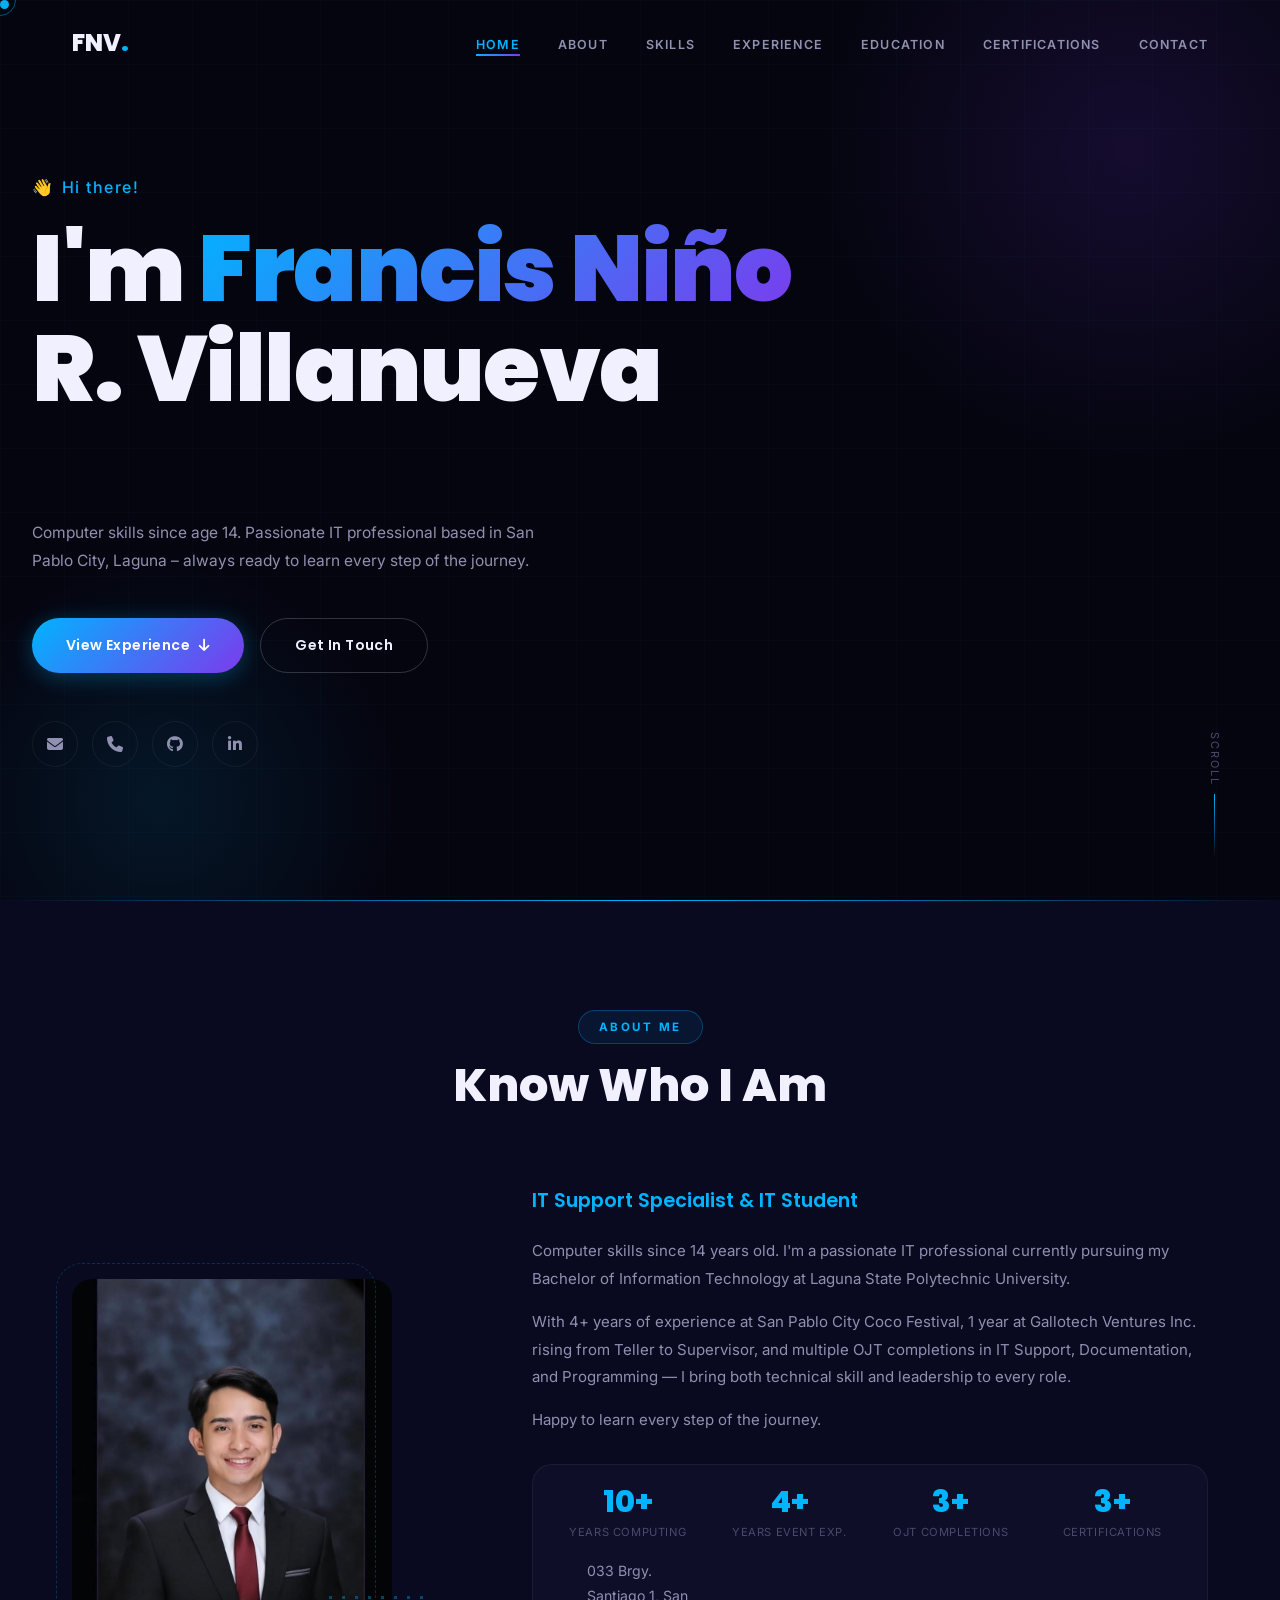
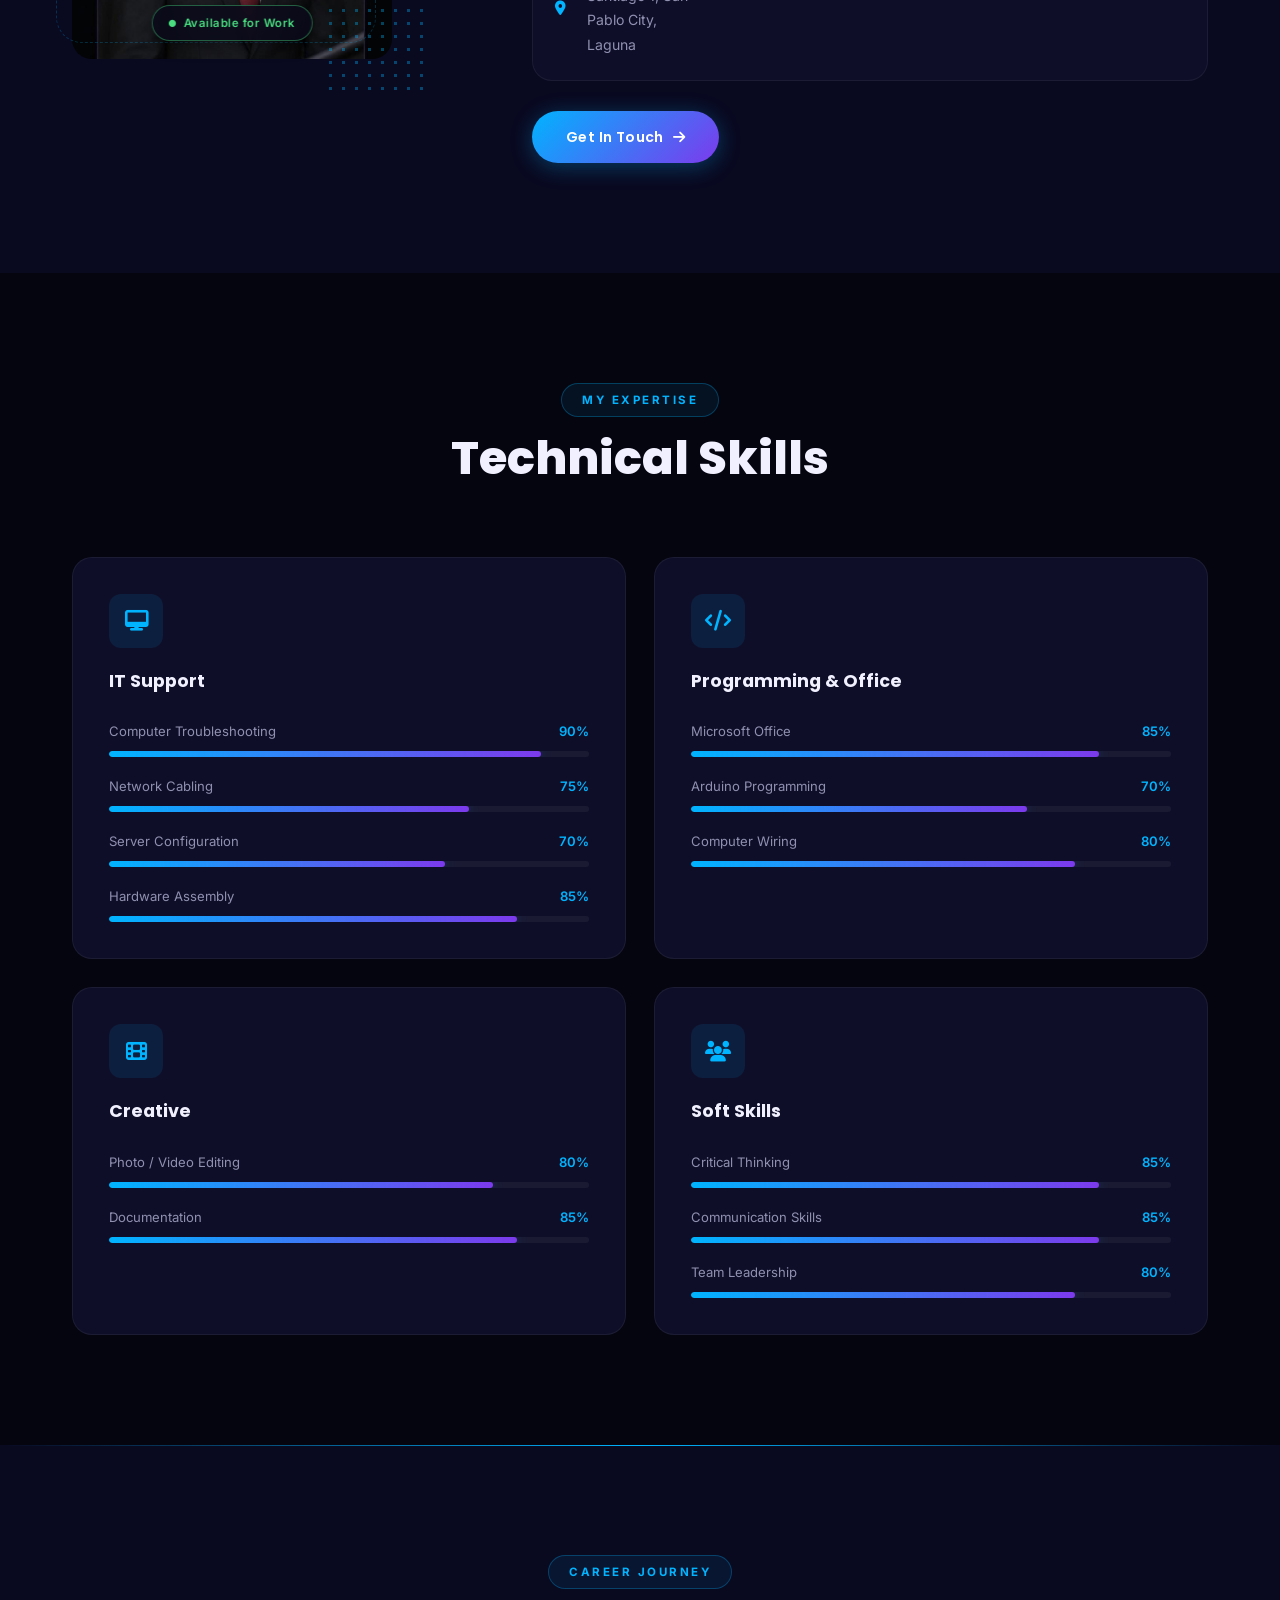
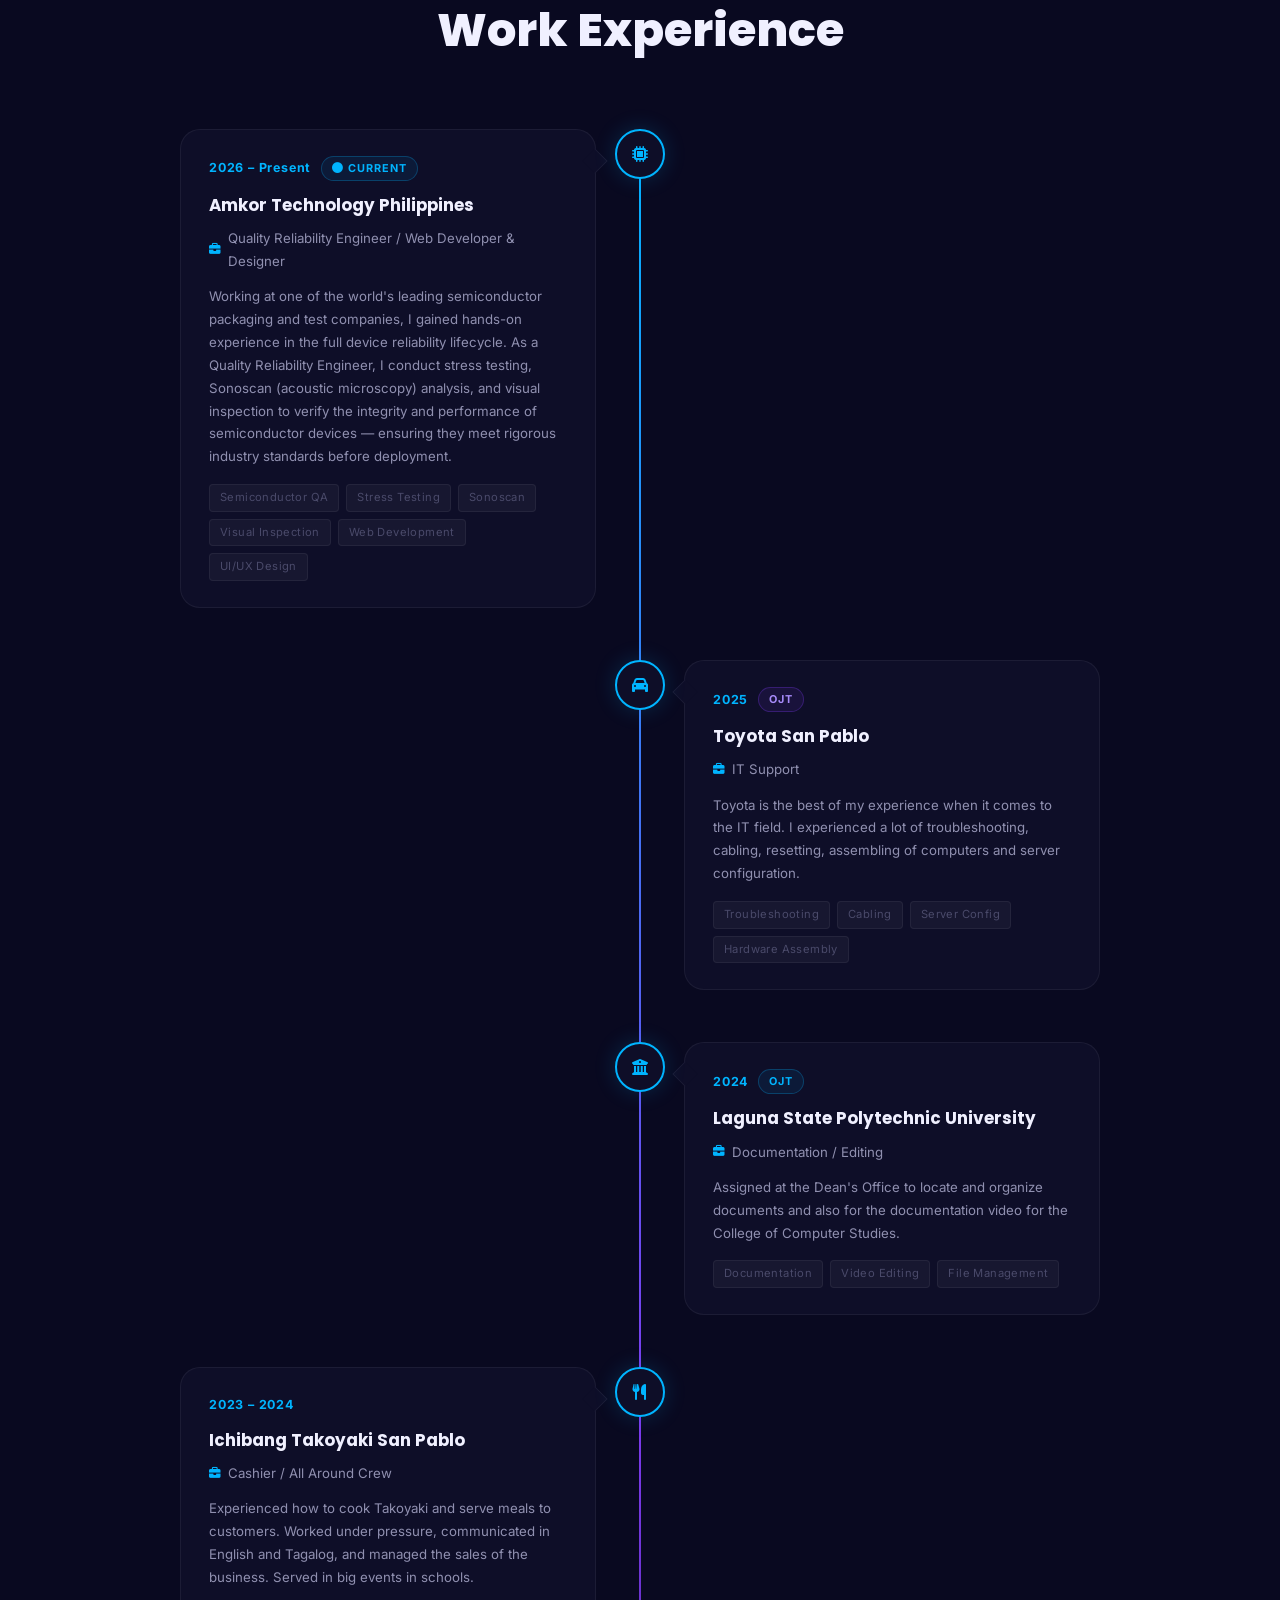
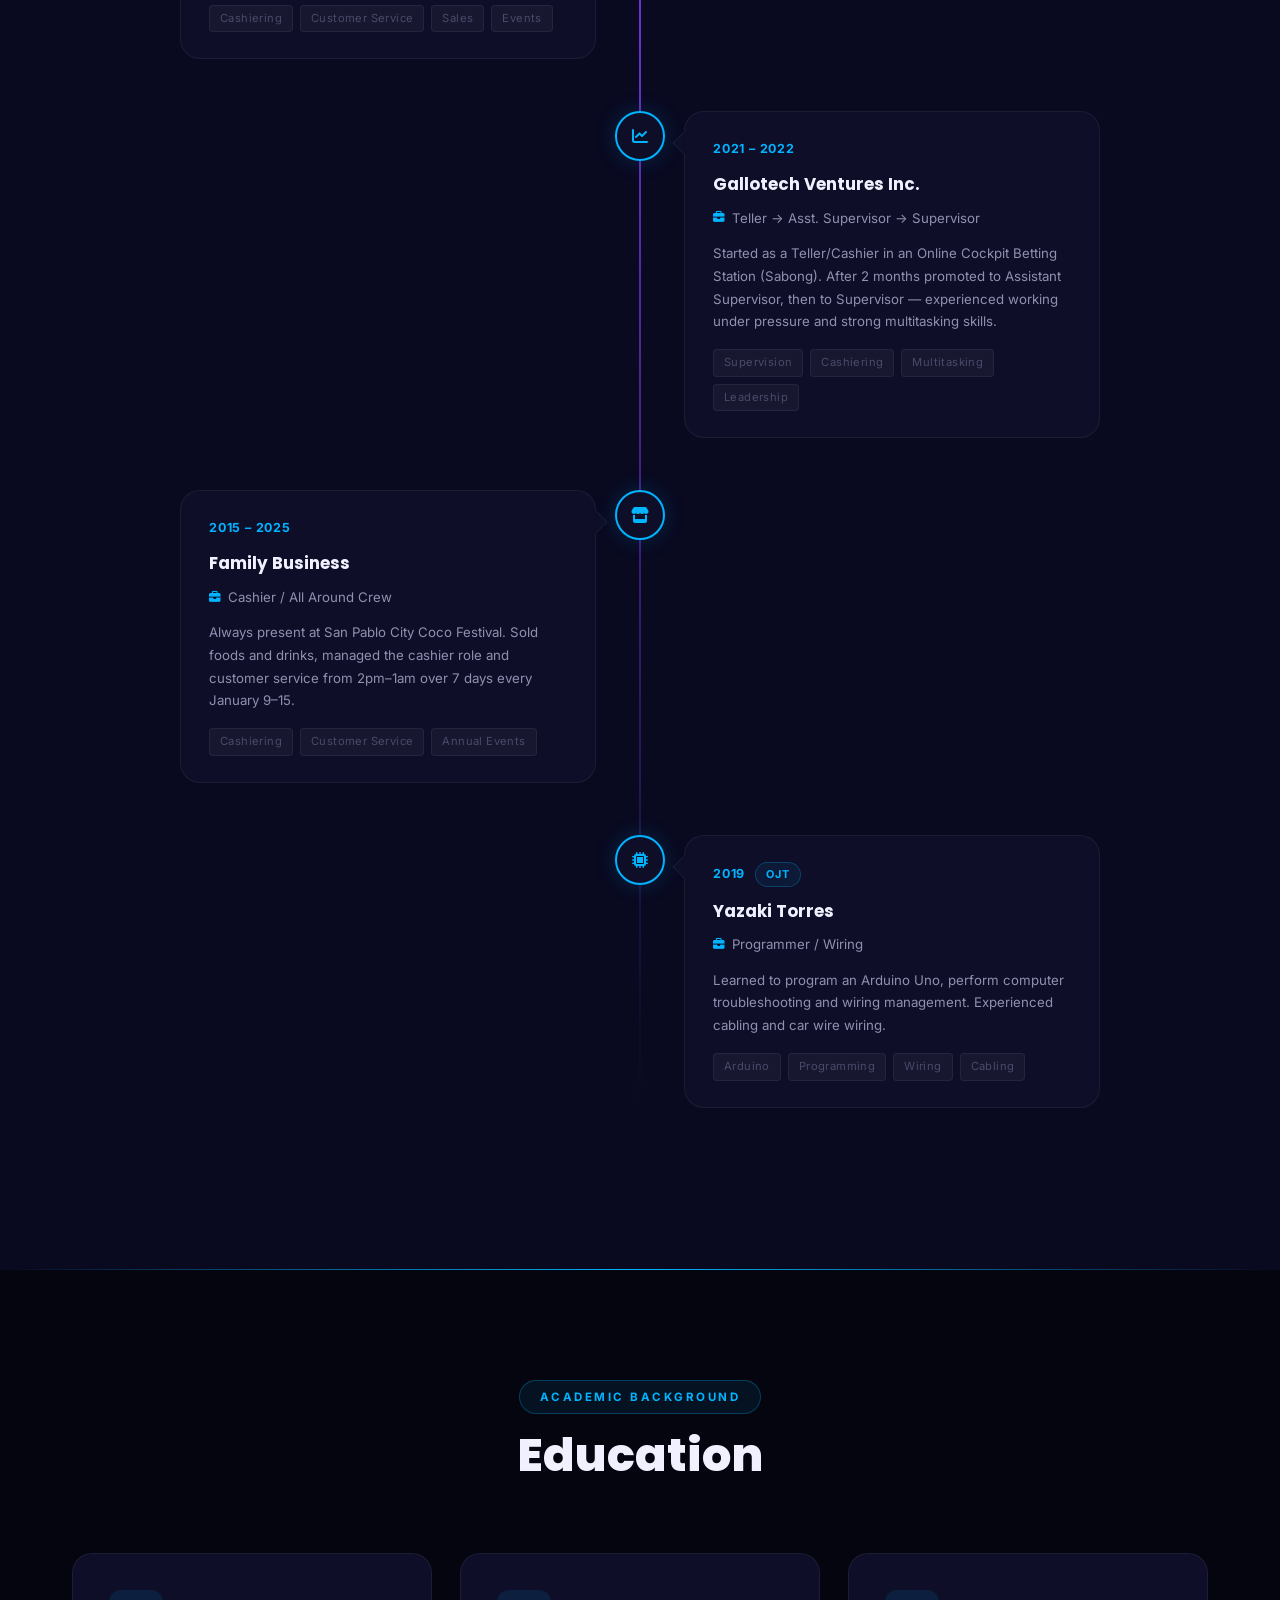
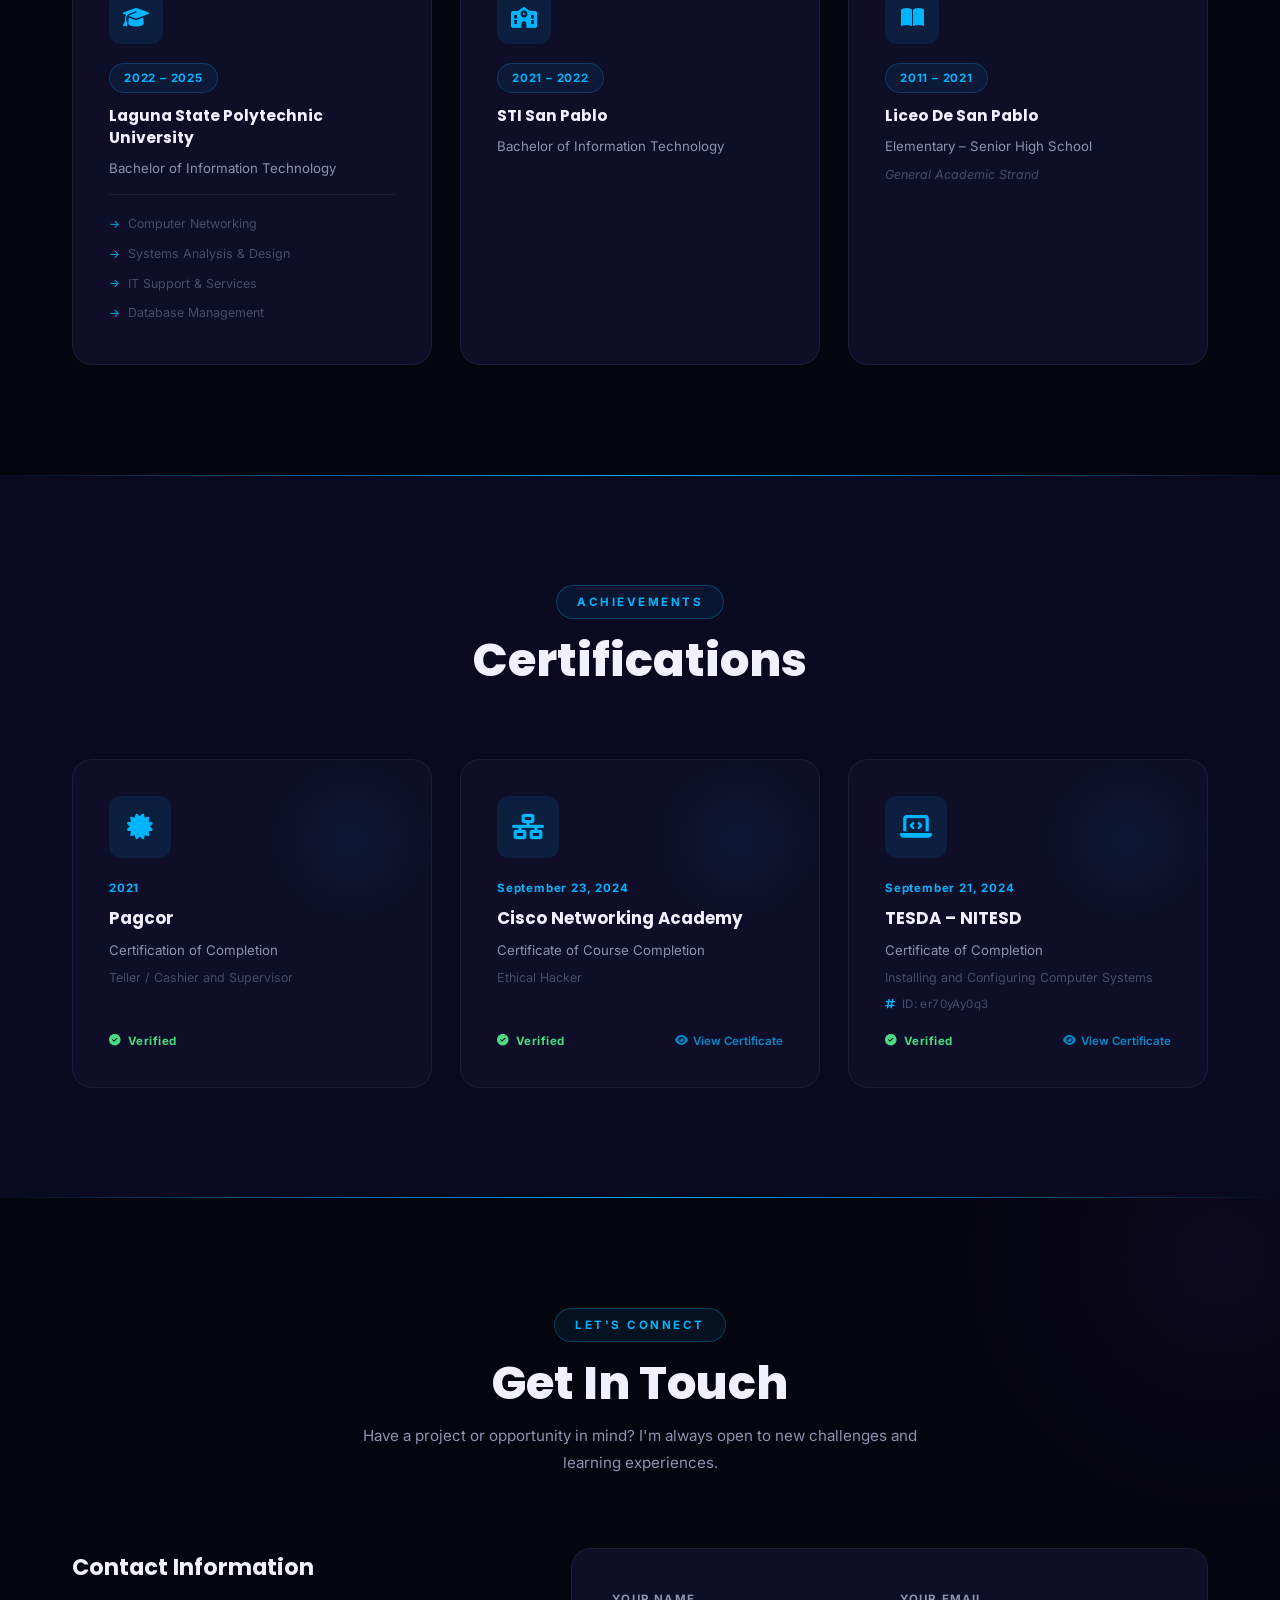
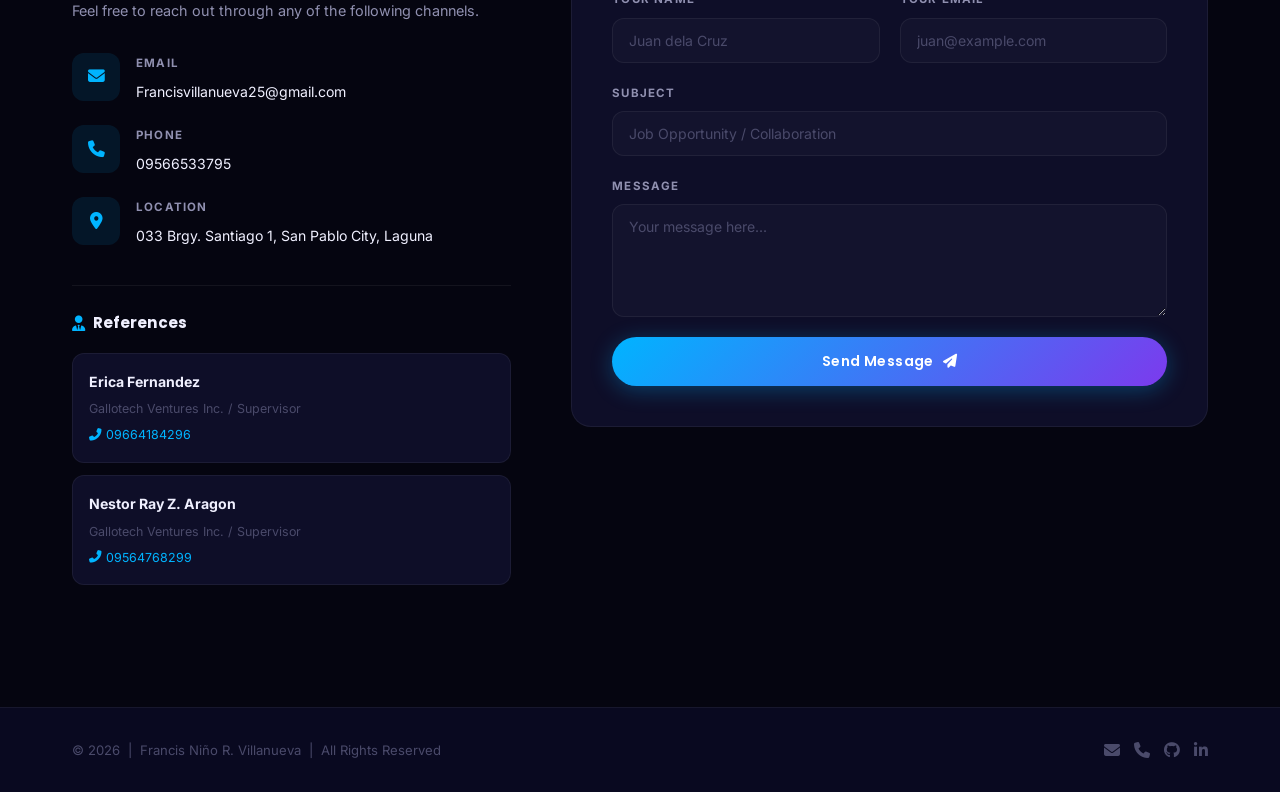
==== Portfolio/index.html @ e7a357a3 "Initial commit" ====
<!DOCTYPE html>
<html lang="en">
<head>
  <meta charset="UTF-8" />
  <meta name="viewport" content="width=device-width, initial-scale=1.0" />
  <title>Francis Niño R. Villanueva | IT Support Portfolio</title>
  <meta name="description" content="Portfolio of Francis Niño R. Villanueva – IT Support Specialist & Bachelor of Information Technology student at Laguna State Polytechnic University." />

  <!-- Google Fonts -->
  <link rel="preconnect" href="https://fonts.googleapis.com" />
  <link rel="preconnect" href="https://fonts.gstatic.com" crossorigin />
  <link href="https://fonts.googleapis.com/css2?family=Poppins:wght@300;400;500;600;700;800;900&family=Inter:wght@300;400;500;600&display=swap" rel="stylesheet" />

  <!-- Font Awesome -->
  <link rel="stylesheet" href="https://cdnjs.cloudflare.com/ajax/libs/font-awesome/6.5.0/css/all.min.css" />

  <!-- AOS -->
  <link rel="stylesheet" href="https://cdnjs.cloudflare.com/ajax/libs/aos/2.3.4/aos.css" />

  <!-- Custom CSS -->
  <link rel="stylesheet" href="css/style.css" />
</head>
<body>

  <!-- ===== PRELOADER ===== -->
  <div id="preloader">
    <div class="preloader-inner">
      <div class="loader-ring"></div>
      <p>Loading<span class="dots">...</span></p>
    </div>
  </div>

  <!-- ===== CUSTOM CURSOR ===== -->
  <div class="cursor" id="cursor"></div>
  <div class="cursor-follower" id="cursorFollower"></div>

  <!-- ===== NAVBAR ===== -->
  <nav id="navbar">
    <div class="nav-container">
      <a href="#home" class="nav-logo">FNV<span>.</span></a>
      <ul class="nav-links" id="navLinks">
        <li><a href="#home"          class="nav-link active">Home</a></li>
        <li><a href="#about"         class="nav-link">About</a></li>
        <li><a href="#skills"        class="nav-link">Skills</a></li>
        <li><a href="#experience"    class="nav-link">Experience</a></li>
        <li><a href="#education"     class="nav-link">Education</a></li>
        <li><a href="#certifications" class="nav-link">Certifications</a></li>
        <li><a href="#contact"       class="nav-link">Contact</a></li>
      </ul>
      <div class="nav-toggle" id="navToggle" aria-label="Toggle navigation">
        <span></span><span></span><span></span>
      </div>
    </div>
  </nav>

  <!-- ===== HERO ===== -->
  <section id="home" class="hero">
    <div class="hero-bg">
      <div class="grid-overlay"></div>
    </div>
    <div class="hero-orb orb-1"></div>
    <div class="hero-orb orb-2"></div>

    <div class="hero-content">
      <p class="hero-greeting" data-aos="fade-up" data-aos-delay="100">
        <span class="wave">👋</span> Hi there!
      </p>
      <h1 class="hero-name" data-aos="fade-up" data-aos-delay="200">
        I'm <span class="gradient-text">Francis Niño</span><br>R. Villanueva
      </h1>
      <div class="hero-typed" data-aos="fade-up" data-aos-delay="300">
        <span id="typed-text"></span>
      </div>
      <p class="hero-bio" data-aos="fade-up" data-aos-delay="400">
        Computer skills since age 14. Passionate IT professional based in San Pablo City, Laguna – always ready to learn every step of the journey.
      </p>
      <div class="hero-cta" data-aos="fade-up" data-aos-delay="500">
        <a href="#experience" class="btn btn-primary">View Experience <i class="fas fa-arrow-down"></i></a>
        <a href="#contact"    class="btn btn-outline">Get In Touch</a>
      </div>
      <div class="hero-socials" data-aos="fade-up" data-aos-delay="600">
        <a href="mailto:Francisvillanueva25@gmail.com" class="social-link" title="Email">
          <i class="fas fa-envelope"></i>
        </a>
        <a href="tel:09566533795" class="social-link" title="Phone">
          <i class="fas fa-phone"></i>
        </a>
        <a href="https://github.com/Ch0ch0y" class="social-link" title="GitHub">
          <i class="fab fa-github"></i>
        </a>
        <a href="https://www.linkedin.com/in/francis-niño-villanueva-b7ab91215?utm_source=share_via&utm_content=profile&utm_medium=member_android" class="social-link" title="LinkedIn">
          <i class="fab fa-linkedin-in"></i>
        </a>
      </div>
    </div>

    <div class="hero-scroll-hint">
      <div class="scroll-label">Scroll</div>
      <div class="scroll-line"></div>
    </div>
  </section>

  <!-- ===== ABOUT ===== -->
  <section id="about" class="about section">
    <div class="container">
      <div class="section-header" data-aos="fade-up">
        <span class="section-tag">About Me</span>
        <h2 class="section-title">Know Who I Am</h2>
      </div>

      <div class="about-grid">
        <!-- Profile Image -->
        <div class="about-image" data-aos="fade-right" data-aos-delay="100">
          <div class="image-wrap">
            <img src="images/profile.jpg" alt="Francis Niño R. Villanueva" class="profile-photo" />
            <span class="available-badge"><i class="fas fa-circle"></i> Available for Work</span>
            <div class="img-border"></div>
            <div class="img-dots"></div>
          </div>
        </div>

        <!-- About Content -->
        <div class="about-content" data-aos="fade-left" data-aos-delay="200">
          <h3 class="about-role">IT Support Specialist &amp; IT Student</h3>
          <p class="about-text">
            Computer skills since 14 years old. I'm a passionate IT professional currently pursuing my Bachelor of Information Technology at Laguna State Polytechnic University.
          </p>
          <p class="about-text">
            With 4+ years of experience at San Pablo City Coco Festival, 1 year at Gallotech Ventures Inc. rising from Teller to Supervisor, and multiple OJT completions in IT Support, Documentation, and Programming — I bring both technical skill and leadership to every role.
          </p>
          <p class="about-text">Happy to learn every step of the journey.</p>

          <div class="about-stats">
            <div class="stat-item">
              <h4>10+</h4><p>Years Computing</p>
            </div>
            <div class="stat-item">
              <h4>4+</h4><p>Years Event Exp.</p>
            </div>
            <div class="stat-item">
              <h4>3</h4><p>OJT Completions</p>
            </div>
            <div class="stat-item">
              <h4>3</h4><p>Certifications</p>
            </div>
            <div class="info-row">
              <i class="fas fa-map-marker-alt"></i>
              <span>033 Brgy. Santiago 1, San Pablo City, Laguna</span>
            </div>
          </div>

          <a href="#contact" class="btn btn-primary">Get In Touch <i class="fas fa-arrow-right"></i></a>
        </div>
      </div>
    </div>
  </section>

  <!-- ===== SKILLS ===== -->
  <section id="skills" class="skills section">
    <div class="container">
      <div class="section-header" data-aos="fade-up">
        <span class="section-tag">My Expertise</span>
        <h2 class="section-title">Technical Skills</h2>
      </div>

      <div class="skills-grid">

        <!-- IT Support -->
        <div class="skill-card" data-aos="fade-up" data-aos-delay="100">
          <div class="skill-card-icon"><i class="fas fa-desktop"></i></div>
          <h3>IT Support</h3>
          <div class="skill-bars">
            <div class="skill-row">
              <div class="skill-labels"><span>Computer Troubleshooting</span><span class="pct">90%</span></div>
              <div class="bar-track"><div class="bar-fill" data-width="90"></div></div>
            </div>
            <div class="skill-row">
              <div class="skill-labels"><span>Network Cabling</span><span class="pct">75%</span></div>
              <div class="bar-track"><div class="bar-fill" data-width="75"></div></div>
            </div>
            <div class="skill-row">
              <div class="skill-labels"><span>Server Configuration</span><span class="pct">70%</span></div>
              <div class="bar-track"><div class="bar-fill" data-width="70"></div></div>
            </div>
            <div class="skill-row">
              <div class="skill-labels"><span>Hardware Assembly</span><span class="pct">85%</span></div>
              <div class="bar-track"><div class="bar-fill" data-width="85"></div></div>
            </div>
          </div>
        </div>

        <!-- Programming -->
        <div class="skill-card" data-aos="fade-up" data-aos-delay="200">
          <div class="skill-card-icon"><i class="fas fa-code"></i></div>
          <h3>Programming &amp; Office</h3>
          <div class="skill-bars">
            <div class="skill-row">
              <div class="skill-labels"><span>Microsoft Office</span><span class="pct">85%</span></div>
              <div class="bar-track"><div class="bar-fill" data-width="85"></div></div>
            </div>
            <div class="skill-row">
              <div class="skill-labels"><span>Arduino Programming</span><span class="pct">70%</span></div>
              <div class="bar-track"><div class="bar-fill" data-width="70"></div></div>
            </div>
            <div class="skill-row">
              <div class="skill-labels"><span>Computer Wiring</span><span class="pct">80%</span></div>
              <div class="bar-track"><div class="bar-fill" data-width="80"></div></div>
            </div>
          </div>
        </div>

        <!-- Creative -->
        <div class="skill-card" data-aos="fade-up" data-aos-delay="300">
          <div class="skill-card-icon"><i class="fas fa-film"></i></div>
          <h3>Creative</h3>
          <div class="skill-bars">
            <div class="skill-row">
              <div class="skill-labels"><span>Photo / Video Editing</span><span class="pct">80%</span></div>
              <div class="bar-track"><div class="bar-fill" data-width="80"></div></div>
            </div>
            <div class="skill-row">
              <div class="skill-labels"><span>Documentation</span><span class="pct">85%</span></div>
              <div class="bar-track"><div class="bar-fill" data-width="85"></div></div>
            </div>
          </div>
        </div>

        <!-- Soft Skills -->
        <div class="skill-card" data-aos="fade-up" data-aos-delay="400">
          <div class="skill-card-icon"><i class="fas fa-users"></i></div>
          <h3>Soft Skills</h3>
          <div class="skill-bars">
            <div class="skill-row">
              <div class="skill-labels"><span>Critical Thinking</span><span class="pct">85%</span></div>
              <div class="bar-track"><div class="bar-fill" data-width="85"></div></div>
            </div>
            <div class="skill-row">
              <div class="skill-labels"><span>Communication Skills</span><span class="pct">85%</span></div>
              <div class="bar-track"><div class="bar-fill" data-width="85"></div></div>
            </div>
            <div class="skill-row">
              <div class="skill-labels"><span>Team Leadership</span><span class="pct">80%</span></div>
              <div class="bar-track"><div class="bar-fill" data-width="80"></div></div>
            </div>
          </div>
        </div>

      </div>
    </div>
  </section>

  <!-- ===== EXPERIENCE ===== -->
  <section id="experience" class="experience section alt-section">
    <div class="container">
      <div class="section-header" data-aos="fade-up">
        <span class="section-tag">Career Journey</span>
        <h2 class="section-title">Work Experience</h2>
      </div>

      <div class="timeline">

        <!-- Amkor Technology -->
        <div class="tl-item" data-aos="fade-right" data-aos-delay="100">
          <div class="tl-dot"><i class="fas fa-microchip"></i></div>
          <div class="tl-card">
            <div class="tl-header">
              <span class="tl-year">2026 – Present</span>
              <span class="tl-badge tl-badge-current"><i class="fas fa-circle"></i> Current</span>
            </div>
            <h3>Amkor Technology Philippines</h3>
            <p class="tl-role"><i class="fas fa-briefcase"></i> Quality Reliability Engineer / Web Developer &amp; Designer</p>
            <p class="tl-desc">Working at one of the world's leading semiconductor packaging and test companies, I gained hands-on experience in the full device reliability lifecycle. As a Quality Reliability Engineer, I conduct stress testing, Sonoscan (acoustic microscopy) analysis, and visual inspection to verify the integrity and performance of semiconductor devices — ensuring they meet rigorous industry standards before deployment.</p>
            <div class="tl-tags">
              <span>Semiconductor QA</span><span>Stress Testing</span><span>Sonoscan</span><span>Visual Inspection</span><span>Web Development</span><span>UI/UX Design</span>
            </div>
          </div>
        </div>

        <!-- Toyota -->
        <div class="tl-item right" data-aos="fade-left" data-aos-delay="100">
          <div class="tl-dot"><i class="fas fa-car"></i></div>
          <div class="tl-card">
            <div class="tl-header">
              <span class="tl-year">2025</span>
              <span class="tl-badge purple">OJT</span>
            </div>
            <h3>Toyota San Pablo</h3>
            <p class="tl-role"><i class="fas fa-briefcase"></i> IT Support</p>
            <p class="tl-desc">Toyota is the best of my experience when it comes to the IT field. I experienced a lot of troubleshooting, cabling, resetting, assembling of computers and server configuration.</p>
            <div class="tl-tags">
              <span>Troubleshooting</span><span>Cabling</span><span>Server Config</span><span>Hardware Assembly</span>
            </div>
          </div>
        </div>

        <!-- LSPU -->
        <div class="tl-item right" data-aos="fade-left" data-aos-delay="100">
          <div class="tl-dot"><i class="fas fa-university"></i></div>
          <div class="tl-card">
            <div class="tl-header">
              <span class="tl-year">2024</span>
              <span class="tl-badge">OJT</span>
            </div>
            <h3>Laguna State Polytechnic University</h3>
            <p class="tl-role"><i class="fas fa-briefcase"></i> Documentation / Editing</p>
            <p class="tl-desc">Assigned at the Dean's Office to locate and organize documents and also for the documentation video for the College of Computer Studies.</p>
            <div class="tl-tags">
              <span>Documentation</span><span>Video Editing</span><span>File Management</span>
            </div>
          </div>
        </div>

        <!-- Ichibang -->
        <div class="tl-item" data-aos="fade-right" data-aos-delay="100">
          <div class="tl-dot"><i class="fas fa-utensils"></i></div>
          <div class="tl-card">
            <div class="tl-header">
              <span class="tl-year">2023 – 2024</span>
            </div>
            <h3>Ichibang Takoyaki San Pablo</h3>
            <p class="tl-role"><i class="fas fa-briefcase"></i> Cashier / All Around Crew</p>
            <p class="tl-desc">Experienced how to cook Takoyaki and serve meals to customers. Worked under pressure, communicated in English and Tagalog, and managed the sales of the business. Served in big events in schools.</p>
            <div class="tl-tags">
              <span>Cashiering</span><span>Customer Service</span><span>Sales</span><span>Events</span>
            </div>
          </div>
        </div>

        <!-- Gallotech -->
        <div class="tl-item right" data-aos="fade-left" data-aos-delay="100">
          <div class="tl-dot"><i class="fas fa-chart-line"></i></div>
          <div class="tl-card">
            <div class="tl-header">
              <span class="tl-year">2021 – 2022</span>
            </div>
            <h3>Gallotech Ventures Inc.</h3>
            <p class="tl-role"><i class="fas fa-briefcase"></i> Teller → Asst. Supervisor → Supervisor</p>
            <p class="tl-desc">Started as a Teller/Cashier in an Online Cockpit Betting Station (Sabong). After 2 months promoted to Assistant Supervisor, then to Supervisor — experienced working under pressure and strong multitasking skills.</p>
            <div class="tl-tags">
              <span>Supervision</span><span>Cashiering</span><span>Multitasking</span><span>Leadership</span>
            </div>
          </div>
        </div>

        <!-- Family Business -->
        <div class="tl-item" data-aos="fade-right" data-aos-delay="100">
          <div class="tl-dot"><i class="fas fa-store"></i></div>
          <div class="tl-card">
            <div class="tl-header">
              <span class="tl-year">2015 – 2025</span>
            </div>
            <h3>Family Business</h3>
            <p class="tl-role"><i class="fas fa-briefcase"></i> Cashier / All Around Crew</p>
            <p class="tl-desc">Always present at San Pablo City Coco Festival. Sold foods and drinks, managed the cashier role and customer service from 2pm–1am over 7 days every January 9–15.</p>
            <div class="tl-tags">
              <span>Cashiering</span><span>Customer Service</span><span>Annual Events</span>
            </div>
          </div>
        </div>

        <!-- Yazaki -->
        <div class="tl-item right" data-aos="fade-left" data-aos-delay="100">
          <div class="tl-dot"><i class="fas fa-microchip"></i></div>
          <div class="tl-card">
            <div class="tl-header">
              <span class="tl-year">2019</span>
              <span class="tl-badge">OJT</span>
            </div>
            <h3>Yazaki Torres</h3>
            <p class="tl-role"><i class="fas fa-briefcase"></i> Programmer / Wiring</p>
            <p class="tl-desc">Learned to program an Arduino Uno, perform computer troubleshooting and wiring management. Experienced cabling and car wire wiring.</p>
            <div class="tl-tags">
              <span>Arduino</span><span>Programming</span><span>Wiring</span><span>Cabling</span>
            </div>
          </div>
        </div>

      </div>
    </div>
  </section>

  <!-- ===== EDUCATION ===== -->
  <section id="education" class="education section">
    <div class="container">
      <div class="section-header" data-aos="fade-up">
        <span class="section-tag">Academic Background</span>
        <h2 class="section-title">Education</h2>
      </div>

      <div class="edu-grid">

        <div class="edu-card" data-aos="fade-up" data-aos-delay="100">
          <div class="edu-icon-wrap"><i class="fas fa-graduation-cap"></i></div>
          <span class="edu-year">2022 – 2025</span>
          <h3>Laguna State Polytechnic University</h3>
          <p class="edu-degree">Bachelor of Information Technology</p>
          <ul class="edu-subjects">
            <li>Computer Networking</li>
            <li>Systems Analysis &amp; Design</li>
            <li>IT Support &amp; Services</li>
            <li>Database Management</li>
          </ul>
        </div>

        <div class="edu-card" data-aos="fade-up" data-aos-delay="200">
          <div class="edu-icon-wrap"><i class="fas fa-school"></i></div>
          <span class="edu-year">2021 – 2022</span>
          <h3>STI San Pablo</h3>
          <p class="edu-degree">Bachelor of Information Technology</p>
        </div>

        <div class="edu-card" data-aos="fade-up" data-aos-delay="300">
          <div class="edu-icon-wrap"><i class="fas fa-book-open"></i></div>
          <span class="edu-year">2011 – 2021</span>
          <h3>Liceo De San Pablo</h3>
          <p class="edu-degree">Elementary – Senior High School</p>
          <p class="edu-strand">General Academic Strand</p>
        </div>

      </div>
    </div>
  </section>

  <!-- ===== CERTIFICATIONS ===== -->
  <section id="certifications" class="certifications section alt-section">
    <div class="container">
      <div class="section-header" data-aos="fade-up">
        <span class="section-tag">Achievements</span>
        <h2 class="section-title">Certifications</h2>
      </div>

      <div class="cert-grid">

        <div class="cert-card" data-aos="fade-up" data-aos-delay="100">
          <div class="cert-icon-wrap"><i class="fas fa-certificate"></i></div>
          <div class="cert-body">
            <span class="cert-year">2021</span>
            <h3>Pagcor</h3>
            <p class="cert-name">Certification of Completion</p>
            <p class="cert-desc">Teller / Cashier and Supervisor</p>
          </div>
          <span class="cert-verified"><i class="fas fa-check-circle"></i> Verified</span>
        </div>

        <div class="cert-card cert-clickable" data-aos="fade-up" data-aos-delay="200" data-cert="images/cisco-cert.jpg" data-cert-type="image" role="button" tabindex="0" aria-label="View Cisco Certificate">
          <div class="cert-icon-wrap"><i class="fas fa-network-wired"></i></div>
          <div class="cert-body">
            <span class="cert-year">September 23, 2024</span>
            <h3>Cisco Networking Academy</h3>
            <p class="cert-name">Certificate of Course Completion</p>
            <p class="cert-desc">Ethical Hacker</p>
          </div>
          <div class="cert-footer-row">
            <span class="cert-verified"><i class="fas fa-check-circle"></i> Verified</span>
            <span class="cert-view-hint"><i class="fas fa-eye"></i> View Certificate</span>
          </div>
        </div>

        <div class="cert-card cert-clickable" data-aos="fade-up" data-aos-delay="300" data-cert="images/tesda-cert.pdf" role="button" tabindex="0" aria-label="View TESDA Certificate">
          <div class="cert-icon-wrap"><i class="fas fa-laptop-code"></i></div>
          <div class="cert-body">
            <span class="cert-year">September 21, 2024</span>
            <h3>TESDA – NITESD</h3>
            <p class="cert-name">Certificate of Completion</p>
            <p class="cert-desc">Installing and Configuring Computer Systems</p>
            <p class="cert-id"><i class="fas fa-hashtag"></i> ID: er70yAy0q3</p>
          </div>
          <div class="cert-footer-row">
            <span class="cert-verified"><i class="fas fa-check-circle"></i> Verified</span>
            <span class="cert-view-hint"><i class="fas fa-eye"></i> View Certificate</span>
          </div>
        </div>

      </div>
    </div>
  </section>

  <!-- ===== CONTACT ===== -->
  <section id="contact" class="contact section">
    <div class="container">
      <div class="section-header" data-aos="fade-up">
        <span class="section-tag">Let's Connect</span>
        <h2 class="section-title">Get In Touch</h2>
        <p class="section-subtitle">Have a project or opportunity in mind? I'm always open to new challenges and learning experiences.</p>
      </div>

      <div class="contact-grid">

        <!-- Info + References -->
        <div class="contact-info" data-aos="fade-right" data-aos-delay="100">
          <h3>Contact Information</h3>
          <p>Feel free to reach out through any of the following channels.</p>

          <div class="contact-items">
            <div class="contact-item">
              <div class="c-icon"><i class="fas fa-envelope"></i></div>
              <div>
                <h4>Email</h4>
                <a href="mailto:Francisvillanueva25@gmail.com">Francisvillanueva25@gmail.com</a>
              </div>
            </div>
            <div class="contact-item">
              <div class="c-icon"><i class="fas fa-phone"></i></div>
              <div>
                <h4>Phone</h4>
                <a href="tel:09566533795">09566533795</a>
              </div>
            </div>
            <div class="contact-item">
              <div class="c-icon"><i class="fas fa-map-marker-alt"></i></div>
              <div>
                <h4>Location</h4>
                <span>033 Brgy. Santiago 1, San Pablo City, Laguna</span>
              </div>
            </div>
          </div>

          <div class="contact-refs">
            <h4><i class="fas fa-user-tie"></i> References</h4>
            <div class="ref-card">
              <strong>Erica Fernandez</strong>
              <span>Gallotech Ventures Inc. / Supervisor</span>
              <a href="tel:09664184296"><i class="fas fa-phone-alt"></i> 09664184296</a>
            </div>
            <div class="ref-card">
              <strong>Nestor Ray Z. Aragon</strong>
              <span>Gallotech Ventures Inc. / Supervisor</span>
              <a href="tel:09564768299"><i class="fas fa-phone-alt"></i> 09564768299</a>
            </div>
          </div>
        </div>

        <!-- Form -->
        <div class="contact-form-wrap" data-aos="fade-left" data-aos-delay="200">
          <form class="contact-form" id="contactForm" novalidate>
            <div class="form-row">
              <div class="form-group">
                <label for="name">Your Name</label>
                <input type="text" id="name" name="name" placeholder="Juan dela Cruz" required />
              </div>
              <div class="form-group">
                <label for="email">Your Email</label>
                <input type="email" id="email" name="email" placeholder="juan@example.com" required />
              </div>
            </div>
            <div class="form-group">
              <label for="subject">Subject</label>
              <input type="text" id="subject" name="subject" placeholder="Job Opportunity / Collaboration" />
            </div>
            <div class="form-group">
              <label for="message">Message</label>
              <textarea id="message" name="message" rows="5" placeholder="Your message here..." required></textarea>
            </div>
            <button type="submit" class="btn btn-primary btn-full" id="submitBtn">
              Send Message <i class="fas fa-paper-plane"></i>
            </button>
          </form>
        </div>

      </div>
    </div>
  </section>

  <!-- ===== FOOTER ===== -->
  <footer class="footer">
    <div class="container footer-inner">
      <p>© 2026 &nbsp;|&nbsp; Francis Niño R. Villanueva &nbsp;|&nbsp; All Rights Reserved</p>
      <div class="footer-socials">
        <a href="mailto:Francisvillanueva25@gmail.com" title="Email"><i class="fas fa-envelope"></i></a>
        <a href="tel:09566533795" title="Phone"><i class="fas fa-phone"></i></a>
        <a href="#" title="GitHub"><i class="fab fa-github"></i></a>
        <a href="#" title="LinkedIn"><i class="fab fa-linkedin-in"></i></a>
      </div>
    </div>
  </footer>

  <!-- ===== CERTIFICATE MODAL ===== -->
  <div id="certModal" class="cert-modal" role="dialog" aria-modal="true" aria-label="Certificate Viewer">
    <div class="cert-modal-overlay" id="certModalOverlay"></div>
    <div class="cert-modal-box">
      <div class="cert-modal-header">
        <div>
          <h3 id="certModalTitle">Certificate</h3>
          <p id="certModalSub" class="cert-modal-sub"></p>
        </div>
        <button class="cert-modal-close" id="certModalClose" aria-label="Close">
          <i class="fas fa-times"></i>
        </button>
      </div>
      <div class="cert-modal-body">
          <iframe id="certModalFrame" src="" title="Certificate" allowfullscreen></iframe>
          <img id="certModalImg" src="" alt="Certificate" class="cert-modal-img" />
        </div>
    </div>
  </div>

  <!-- ===== BACK TO TOP ===== -->
  <button class="back-to-top" id="backToTop" aria-label="Back to top">
    <i class="fas fa-arrow-up"></i>
  </button>

  <!-- Typed.js CDN -->
  <script src="https://cdnjs.cloudflare.com/ajax/libs/typed.js/2.0.12/typed.min.js"></script>
  <!-- AOS CDN -->
  <script src="https://cdnjs.cloudflare.com/ajax/libs/aos/2.3.4/aos.js"></script>
  <!-- Custom JS -->
  <script src="js/script.js"></script>
</body>
</html>
---- Portfolio/css/style.css ----
/* =============================================
   PORTFOLIO – Francis Niño R. Villanueva
   ============================================= */

/* ===== CSS VARIABLES ===== */
:root {
  --bg:           #050510;
  --bg-alt:       #090920;
  --bg-card:      #0e0e28;
  --accent:       #00b4ff;
  --accent2:      #7c3aed;
  --accent-glow:  rgba(0, 180, 255, 0.25);
  --accent2-glow: rgba(124, 58, 237, 0.2);
  --text:         #f0f0ff;
  --text-sec:     #9090b0;
  --text-muted:   #4a4a6a;
  --border:       rgba(255,255,255,0.06);
  --border-a:     rgba(0,180,255,0.2);
  --r:            12px;
  --r-lg:         20px;
  --trans:        all 0.3s ease;
  --shadow:       0 12px 40px rgba(0,0,0,0.5);
  --shadow-a:     0 12px 40px rgba(0,180,255,0.12);
  --font-h:       'Poppins', sans-serif;
  --font-b:       'Inter', sans-serif;
  --max-w:        1200px;
}

/* ===== RESET ===== */
*, *::before, *::after { margin:0; padding:0; box-sizing:border-box; }
html { scroll-behavior: smooth; overflow-x: hidden; }
body {
  font-family: var(--font-b);
  background: var(--bg);
  color: var(--text);
  line-height: 1.75;
  overflow-x: hidden;
}
a { text-decoration: none; color: inherit; transition: var(--trans); }
ul { list-style: none; }
img { max-width: 100%; display: block; }
button { cursor: pointer; border: none; outline: none; }

/* ===== UTILITIES ===== */
.container { max-width: var(--max-w); margin: 0 auto; padding: 0 2rem; }

.section { padding: 110px 0; }
.alt-section { background: var(--bg-alt); position: relative; }
.alt-section::before,
.alt-section::after {
  content: '';
  position: absolute;
  left: 0; right: 0; height: 1px;
  background: linear-gradient(90deg, transparent, var(--accent), transparent);
}
.alt-section::before { top: 0; }
.alt-section::after  { bottom: 0; }

.section-header { text-align: center; margin-bottom: 72px; }

.section-tag {
  display: inline-block;
  padding: 6px 20px;
  background: rgba(0,180,255,0.08);
  border: 1px solid rgba(0,180,255,0.28);
  color: var(--accent);
  border-radius: 50px;
  font-size: 0.72rem;
  font-weight: 700;
  letter-spacing: 2.5px;
  text-transform: uppercase;
  margin-bottom: 14px;
}

.section-title {
  font-family: var(--font-h);
  font-size: clamp(2rem, 4vw, 2.9rem);
  font-weight: 800;
  line-height: 1.15;
}

.section-subtitle {
  color: var(--text-sec);
  margin-top: 14px;
  max-width: 560px;
  margin-left: auto;
  margin-right: auto;
  font-size: 0.95rem;
}

/* Gradient text */
.gradient-text {
  background: linear-gradient(135deg, var(--accent), var(--accent2));
  -webkit-background-clip: text;
  -webkit-text-fill-color: transparent;
  background-clip: text;
}

/* Buttons */
.btn {
  display: inline-flex;
  align-items: center;
  gap: 9px;
  padding: 14px 34px;
  border-radius: 50px;
  font-family: var(--font-h);
  font-size: 0.88rem;
  font-weight: 600;
  letter-spacing: 0.4px;
  transition: var(--trans);
  border: none;
}
.btn-primary {
  background: linear-gradient(135deg, var(--accent), var(--accent2));
  color: #fff;
  box-shadow: 0 4px 22px rgba(0,180,255,0.3);
}
.btn-primary:hover {
  transform: translateY(-3px);
  box-shadow: 0 8px 32px rgba(0,180,255,0.5);
  color: #fff;
}
.btn-outline {
  background: transparent;
  color: var(--text);
  border: 1.5px solid rgba(255,255,255,0.18);
}
.btn-outline:hover {
  border-color: var(--accent);
  color: var(--accent);
  transform: translateY(-3px);
}
.btn-full { width: 100%; justify-content: center; }

/* ===== PRELOADER ===== */
#preloader {
  position: fixed; inset: 0;
  background: var(--bg);
  display: flex; align-items: center; justify-content: center;
  z-index: 9999;
  transition: opacity 0.6s ease, visibility 0.6s ease;
}
#preloader.hidden { opacity: 0; visibility: hidden; }

.preloader-inner { text-align: center; }

.loader-ring {
  width: 64px; height: 64px;
  border: 3px solid transparent;
  border-top-color: var(--accent);
  border-right-color: var(--accent2);
  border-radius: 50%;
  animation: spin 0.85s linear infinite;
  margin: 0 auto 18px;
}
.preloader-inner p {
  font-size: 0.8rem;
  letter-spacing: 2px;
  text-transform: uppercase;
  color: var(--text-sec);
}
@keyframes spin { to { transform: rotate(360deg); } }

/* ===== CURSOR ===== */
.cursor {
  width: 9px; height: 9px;
  background: var(--accent);
  border-radius: 50%;
  position: fixed;
  pointer-events: none;
  z-index: 10000;
  mix-blend-mode: difference;
  transition: transform 0.12s ease;
}
.cursor-follower {
  width: 32px; height: 32px;
  border: 1.5px solid var(--accent);
  border-radius: 50%;
  position: fixed;
  pointer-events: none;
  z-index: 9999;
  opacity: 0.45;
  transition: transform 0.25s ease;
}
.cursor.hovered       { transform: scale(2.5); }
.cursor-follower.hovered { transform: scale(1.6); }

/* ===== NAVBAR ===== */
#navbar {
  position: fixed; top: 0; left: 0; width: 100%;
  z-index: 1000;
  padding: 22px 0;
  transition: var(--trans);
}
#navbar.scrolled {
  background: rgba(5,5,16,0.92);
  backdrop-filter: blur(18px);
  -webkit-backdrop-filter: blur(18px);
  padding: 14px 0;
  border-bottom: 1px solid var(--border);
}
.nav-container {
  max-width: var(--max-w);
  margin: 0 auto; padding: 0 2rem;
  display: flex; align-items: center; justify-content: space-between;
}
.nav-logo {
  font-family: var(--font-h);
  font-size: 1.5rem;
  font-weight: 800;
  color: var(--text);
}
.nav-logo span { color: var(--accent); }

.nav-links { display: flex; align-items: center; gap: 38px; }

.nav-link {
  font-size: 0.78rem;
  font-weight: 600;
  color: var(--text-sec);
  letter-spacing: 1.2px;
  text-transform: uppercase;
  position: relative;
  padding-bottom: 4px;
}
.nav-link::after {
  content: '';
  position: absolute; bottom: 0; left: 0;
  width: 0; height: 2px;
  background: linear-gradient(90deg, var(--accent), var(--accent2));
  transition: width 0.3s ease;
}
.nav-link:hover,
.nav-link.active { color: var(--accent); }
.nav-link:hover::after,
.nav-link.active::after { width: 100%; }

.nav-toggle {
  display: none;
  flex-direction: column;
  gap: 5px;
  cursor: pointer;
  z-index: 1001;
  padding: 4px;
}
.nav-toggle span {
  display: block;
  width: 26px; height: 2px;
  background: var(--text);
  border-radius: 2px;
  transition: var(--trans);
}
.nav-toggle.open span:nth-child(1) { transform: rotate(45deg) translate(5px,5px); }
.nav-toggle.open span:nth-child(2) { opacity: 0; }
.nav-toggle.open span:nth-child(3) { transform: rotate(-45deg) translate(5px,-5px); }

/* ===== HERO ===== */
.hero {
  min-height: 100vh;
  display: flex; align-items: center;
  position: relative; overflow: hidden;
  padding: 130px 2rem 90px;
}
.hero-bg { position: absolute; inset: 0; z-index: 0; }
.grid-overlay {
  width: 100%; height: 100%;
  background-image:
    linear-gradient(rgba(0,180,255,0.025) 1px, transparent 1px),
    linear-gradient(90deg, rgba(0,180,255,0.025) 1px, transparent 1px);
  background-size: 64px 64px;
}
.hero-orb {
  position: absolute; border-radius: 50%;
  pointer-events: none; z-index: 0;
}
.orb-1 {
  width: 620px; height: 620px;
  top: -160px; right: -160px;
  background: radial-gradient(circle, rgba(124,58,237,0.14), transparent 70%);
  animation: floatOrb 9s ease-in-out infinite;
}
.orb-2 {
  width: 480px; height: 480px;
  bottom: -140px; left: -80px;
  background: radial-gradient(circle, rgba(0,180,255,0.1), transparent 70%);
  animation: floatOrb 12s ease-in-out infinite reverse;
}
@keyframes floatOrb {
  0%,100% { transform: translate(0,0); }
  50%      { transform: translate(-24px,-34px); }
}

.hero-content {
  position: relative; z-index: 1;
  max-width: 820px;
}
.hero-greeting {
  font-size: 1rem;
  color: var(--accent);
  font-weight: 500;
  letter-spacing: 1.5px;
  margin-bottom: 18px;
  display: flex; align-items: center; gap: 8px;
}
.wave { animation: wave 2.4s ease-in-out infinite; display: inline-block; transform-origin: 70% 70%; }
@keyframes wave {
  0%,60%,100% { transform: rotate(0deg); }
  10%,30%     { transform: rotate(14deg); }
  20%         { transform: rotate(-8deg); }
  40%         { transform: rotate(-4deg); }
  50%         { transform: rotate(10deg); }
}

.hero-name {
  font-family: var(--font-h);
  font-size: clamp(3rem, 7.5vw, 5.8rem);
  font-weight: 900;
  line-height: 1.07;
  letter-spacing: -1.5px;
  margin-bottom: 24px;
}
.hero-typed {
  font-family: var(--font-h);
  font-size: clamp(1.1rem, 2.2vw, 1.5rem);
  font-weight: 600;
  color: var(--text-sec);
  margin-bottom: 24px;
  min-height: 2.2em;
  display: flex; align-items: center; gap: 6px;
}
.hero-typed #typed-text { color: var(--accent); }

.hero-bio {
  font-size: 0.97rem;
  color: var(--text-sec);
  max-width: 520px;
  margin-bottom: 42px;
  line-height: 1.85;
}
.hero-cta { display: flex; gap: 16px; flex-wrap: wrap; margin-bottom: 48px; }

.hero-socials { display: flex; gap: 14px; }
.social-link {
  width: 46px; height: 46px;
  border: 1.5px solid var(--border);
  border-radius: 50%;
  display: flex; align-items: center; justify-content: center;
  color: var(--text-sec); font-size: 1rem;
  transition: var(--trans);
}
.social-link:hover {
  border-color: var(--accent);
  color: var(--accent);
  background: rgba(0,180,255,0.08);
  transform: translateY(-4px);
  box-shadow: 0 6px 20px rgba(0,180,255,0.18);
}

/* Scroll hint */
.hero-scroll-hint {
  position: absolute; bottom: 42px; right: 56px;
  display: flex; flex-direction: column; align-items: center; gap: 8px;
  z-index: 1;
}
.scroll-label {
  writing-mode: vertical-rl;
  font-size: 0.68rem;
  letter-spacing: 2px;
  text-transform: uppercase;
  color: var(--text-muted);
}
.scroll-line {
  width: 1px; height: 64px;
  background: linear-gradient(to bottom, var(--accent), transparent);
  animation: scrollPulse 2s ease-in-out infinite;
}
@keyframes scrollPulse { 0%,100%{opacity:1} 50%{opacity:0.3} }

/* ===== ABOUT ===== */
.about { background: var(--bg-alt); position: relative; overflow: hidden; }
.about::before {
  content: '';
  position: absolute; top: 0; left: 0; right: 0; height: 1px;
  background: linear-gradient(90deg, transparent, var(--accent), transparent);
}

.about-grid {
  display: grid;
  grid-template-columns: 380px 1fr;
  gap: 80px;
  align-items: center;
}

/* Profile image */
.about-image { position: relative; }
.image-wrap { position: relative; display: inline-block; }

.available-badge {
  display: flex; align-items: center; gap: 7px;
  font-size: 0.72rem; font-weight: 600;
  color: #4ade80;
  background: rgba(10,10,28,0.82);
  border: 1px solid rgba(74,222,128,0.4);
  padding: 7px 16px;
  border-radius: 50px;
  letter-spacing: 0.5px;
  position: absolute;
  bottom: 18px; left: 50%; transform: translateX(-50%);
  white-space: nowrap;
  backdrop-filter: blur(8px);
  -webkit-backdrop-filter: blur(8px);
  z-index: 2;
  box-shadow: 0 4px 16px rgba(0,0,0,0.4);
}
.available-badge i { font-size: 0.45rem; animation: blink 1.5s ease-in-out infinite; }
@keyframes blink { 0%,100%{opacity:1} 50%{opacity:0.3} }

/* Photo (for when user adds a real image) */
.profile-photo {
  width: 320px; height: 380px;
  object-fit: cover;
  border-radius: var(--r-lg);
  display: block;
}

.img-border {
  position: absolute;
  top: -16px; left: -16px;
  right: 16px; bottom: 16px;
  border: 1.5px dashed rgba(0,180,255,0.22);
  border-radius: calc(var(--r-lg) + 6px);
  pointer-events: none;
}
.img-dots {
  position: absolute;
  bottom: -32px; right: -32px;
  width: 100px; height: 100px;
  background-image: radial-gradient(circle, rgba(0,180,255,0.35) 1.5px, transparent 1.5px);
  background-size: 13px 13px;
  pointer-events: none;
}

/* About text */
.about-role {
  font-family: var(--font-h);
  font-size: 1.2rem; font-weight: 600;
  color: var(--accent); margin-bottom: 20px;
}
.about-text { color: var(--text-sec); font-size: 0.94rem; margin-bottom: 15px; line-height: 1.85; }

.about-stats {
  display: grid; grid-template-columns: repeat(4, 1fr);
  gap: 16px; margin: 30px 0;
  background: var(--bg-card);
  border: 1px solid var(--border);
  border-radius: var(--r-lg); padding: 22px;
}
.stat-item { text-align: center; }
.stat-item h4 {
  font-family: var(--font-h); font-size: 1.9rem; font-weight: 800;
  color: var(--accent); line-height: 1;
}
.stat-item p {
  font-size: 0.7rem; color: var(--text-muted);
  margin-top: 6px; text-transform: uppercase; letter-spacing: 0.6px;
}

.about-info-list { display: flex; flex-direction: column; gap: 12px; margin-bottom: 30px; }
.info-row {
  display: flex; align-items: center; gap: 12px;
  font-size: 0.88rem; color: var(--text-sec);
}
.info-row i { color: var(--accent); width: 20px; flex-shrink: 0; }
.info-row a:hover { color: var(--accent); }

/* ===== SKILLS ===== */
.skills { background: var(--bg); }

.skills-grid { display: grid; grid-template-columns: repeat(2,1fr); gap: 28px; }

.skill-card {
  background: var(--bg-card);
  border: 1px solid var(--border);
  border-radius: var(--r-lg);
  padding: 36px;
  transition: var(--trans);
  position: relative; overflow: hidden;
}
.skill-card::before {
  content: '';
  position: absolute; top: 0; left: 0; right: 0; height: 3px;
  background: linear-gradient(90deg, var(--accent), var(--accent2));
  transform: scaleX(0); transform-origin: left;
  transition: transform 0.4s ease;
}
.skill-card:hover::before { transform: scaleX(1); }
.skill-card:hover {
  border-color: var(--border-a);
  box-shadow: var(--shadow-a);
  transform: translateY(-6px);
}

.skill-card-icon {
  width: 54px; height: 54px;
  background: rgba(0,180,255,0.1);
  border-radius: var(--r);
  display: flex; align-items: center; justify-content: center;
  font-size: 1.3rem; color: var(--accent);
  margin-bottom: 18px;
}
.skill-card h3 {
  font-family: var(--font-h); font-size: 1.1rem; font-weight: 700;
  margin-bottom: 24px; color: var(--text);
}
.skill-bars { display: flex; flex-direction: column; gap: 18px; }
.skill-row {}
.skill-labels {
  display: flex; justify-content: space-between;
  margin-bottom: 8px;
}
.skill-labels span       { font-size: 0.82rem; color: var(--text-sec); }
.skill-labels .pct       { font-size: 0.82rem; color: var(--accent); font-weight: 600; }
.bar-track {
  height: 6px;
  background: rgba(255,255,255,0.05);
  border-radius: 50px; overflow: hidden;
}
.bar-fill {
  height: 100%;
  width: 0;
  background: linear-gradient(90deg, var(--accent), var(--accent2));
  border-radius: 50px;
  transition: width 1.3s cubic-bezier(0.4,0,0.2,1);
  box-shadow: 0 0 12px rgba(0,180,255,0.25);
}

/* ===== EXPERIENCE TIMELINE ===== */
.experience { overflow: hidden; }

.timeline { position: relative; max-width: 920px; margin: 0 auto; }
.timeline::before {
  content: '';
  position: absolute; left: 50%; top: 0; bottom: 0;
  width: 2px;
  background: linear-gradient(to bottom, var(--accent), var(--accent2), transparent);
  transform: translateX(-50%);
}

/* left items */
.tl-item {
  display: flex; justify-content: flex-end;
  padding-right: calc(50% + 44px);
  position: relative; margin-bottom: 52px;
}
/* right items */
.tl-item.right {
  justify-content: flex-start;
  padding-right: 0;
  padding-left: calc(50% + 44px);
}

.tl-dot {
  position: absolute; left: 50%; transform: translateX(-50%);
  width: 50px; height: 50px;
  background: var(--bg-card);
  border: 2px solid var(--accent);
  border-radius: 50%;
  display: flex; align-items: center; justify-content: center;
  color: var(--accent); font-size: 1rem;
  z-index: 1;
  box-shadow: 0 0 22px rgba(0,180,255,0.18);
  transition: var(--trans);
}
.tl-item:hover .tl-dot {
  background: var(--accent);
  color: var(--bg);
  box-shadow: 0 0 30px rgba(0,180,255,0.45);
}

.tl-card {
  background: var(--bg-card);
  border: 1px solid var(--border);
  border-radius: var(--r-lg);
  padding: 26px 28px;
  width: 100%;
  transition: var(--trans);
  position: relative;
}
/* pointer arrow */
.tl-card::after {
  content: '';
  position: absolute; top: 22px; right: -9px;
  width: 18px; height: 18px;
  background: var(--bg-card);
  border-right: 1px solid var(--border);
  border-top: 1px solid var(--border);
  transform: rotate(45deg);
}
.tl-item.right .tl-card::after {
  right: auto; left: -9px;
  border-right: none; border-top: none;
  border-left: 1px solid var(--border);
  border-bottom: 1px solid var(--border);
}
.tl-item:hover .tl-card {
  border-color: var(--border-a);
  box-shadow: var(--shadow-a);
  transform: translateY(-4px);
}

.tl-header { display: flex; align-items: center; gap: 10px; margin-bottom: 10px; }
.tl-year { font-size: 0.78rem; color: var(--accent); font-weight: 700; letter-spacing: 0.8px; }
.tl-badge {
  padding: 2px 10px;
  border-radius: 50px;
  font-size: 0.68rem; font-weight: 700;
  letter-spacing: 1px; text-transform: uppercase;
  background: rgba(0,180,255,0.08);
  color: var(--accent);
  border: 1px solid rgba(0,180,255,0.25);
}
.tl-badge.purple {
  background: rgba(124,58,237,0.1);
  color: #a78bfa;
  border-color: rgba(124,58,237,0.3);
}
.tl-card h3 { font-family: var(--font-h); font-size: 1.05rem; font-weight: 700; margin-bottom: 7px; }
.tl-role {
  display: flex; align-items: center; gap: 7px;
  color: var(--text-sec); font-size: 0.83rem; margin-bottom: 12px;
}
.tl-role i { color: var(--accent); font-size: 0.72rem; }
.tl-desc { color: var(--text-sec); font-size: 0.83rem; line-height: 1.72; margin-bottom: 16px; }
.tl-tags { display: flex; flex-wrap: wrap; gap: 7px; }
.tl-tags span {
  background: rgba(255,255,255,0.04);
  border: 1px solid var(--border);
  color: var(--text-muted);
  padding: 3px 10px;
  border-radius: 4px;
  font-size: 0.7rem; letter-spacing: 0.4px;
}

/* ===== EDUCATION ===== */
.education { background: var(--bg); }

.edu-grid { display: grid; grid-template-columns: repeat(3,1fr); gap: 28px; }

.edu-card {
  background: var(--bg-card);
  border: 1px solid var(--border);
  border-radius: var(--r-lg);
  padding: 36px;
  transition: var(--trans);
  position: relative; overflow: hidden;
}
.edu-card::after {
  content: '';
  position: absolute; bottom: 0; left: 0; right: 0; height: 3px;
  background: linear-gradient(90deg, var(--accent), var(--accent2));
  transform: scaleX(0); transform-origin: left;
  transition: transform 0.4s ease;
}
.edu-card:hover::after { transform: scaleX(1); }
.edu-card:hover {
  border-color: var(--border-a);
  box-shadow: var(--shadow-a);
  transform: translateY(-8px);
}

.edu-icon-wrap {
  width: 54px; height: 54px;
  background: rgba(0,180,255,0.1);
  border-radius: var(--r);
  display: flex; align-items: center; justify-content: center;
  font-size: 1.3rem; color: var(--accent);
  margin-bottom: 18px;
}
.edu-year {
  display: inline-block;
  padding: 4px 14px;
  background: rgba(0,180,255,0.08);
  border: 1px solid rgba(0,180,255,0.22);
  color: var(--accent);
  border-radius: 50px;
  font-size: 0.72rem; font-weight: 700;
  letter-spacing: 0.8px;
  margin-bottom: 12px;
}
.edu-card h3 { font-family: var(--font-h); font-size: 0.97rem; font-weight: 700; margin-bottom: 8px; line-height: 1.4; }
.edu-degree  { color: var(--text-sec); font-size: 0.83rem; margin-bottom: 6px; }
.edu-strand  { color: var(--text-muted); font-size: 0.78rem; font-style: italic; }

.edu-subjects { margin-top: 14px; padding-top: 14px; border-top: 1px solid var(--border); }
.edu-subjects li {
  color: var(--text-muted); font-size: 0.78rem;
  padding: 4px 0; display: flex; align-items: center; gap: 8px;
}
.edu-subjects li::before { content: '→'; color: var(--accent); font-size: 0.72rem; }

/* ===== CERTIFICATIONS ===== */
.certifications { background: var(--bg-alt); }

.cert-grid { display: grid; grid-template-columns: repeat(3,1fr); gap: 28px; max-width: 100%; margin: 0 auto; }

.cert-card {
  background: var(--bg-card);
  border: 1px solid var(--border);
  border-radius: var(--r-lg);
  padding: 36px;
  display: flex; flex-direction: column; gap: 4px;
  transition: var(--trans);
  position: relative; overflow: hidden;
}
.cert-card::before {
  content: '';
  position: absolute; top: 0; right: 0;
  width: 160px; height: 160px;
  background: radial-gradient(circle, rgba(0,180,255,0.06), transparent 70%);
  border-radius: 50%;
  pointer-events: none;
}
.cert-card:hover {
  border-color: var(--border-a);
  box-shadow: var(--shadow-a);
  transform: translateY(-8px);
}
.cert-icon-wrap {
  width: 62px; height: 62px;
  background: rgba(0,180,255,0.1);
  border-radius: var(--r);
  display: flex; align-items: center; justify-content: center;
  font-size: 1.6rem; color: var(--accent);
  margin-bottom: 16px;
}
.cert-body { flex: 1; }
.cert-year  { font-size: 0.72rem; color: var(--accent); font-weight: 700; letter-spacing: 0.8px; display: block; margin-bottom: 6px; }
.cert-card h3 { font-family: var(--font-h); font-size: 1.05rem; font-weight: 700; margin-bottom: 6px; }
.cert-name    { color: var(--text-sec); font-size: 0.83rem; margin-bottom: 4px; }
.cert-desc    { color: var(--text-muted); font-size: 0.78rem; }
.cert-id      { color: var(--text-muted); font-size: 0.72rem; margin-top: 6px; letter-spacing: 0.4px; }
.cert-id i    { color: var(--accent); margin-right: 3px; }

.cert-footer-row {
  display: flex; align-items: center; justify-content: space-between;
  margin-top: 12px; flex-wrap: wrap; gap: 8px;
}
.cert-verified {
  display: inline-flex; align-items: center; gap: 6px;
  font-size: 0.72rem; font-weight: 700; color: #4ade80;
  letter-spacing: 0.5px;
}
.cert-view-hint {
  display: inline-flex; align-items: center; gap: 5px;
  font-size: 0.72rem; font-weight: 600;
  color: var(--accent); opacity: 0.75;
  transition: var(--trans);
}
.cert-clickable { cursor: pointer; }
.cert-clickable:hover .cert-view-hint { opacity: 1; transform: translateX(2px); }
.cert-clickable:hover {
  border-color: var(--accent) !important;
  box-shadow: 0 0 0 1px var(--accent), var(--shadow-a) !important;
}

/* ===== CERTIFICATE MODAL ===== */
.cert-modal {
  position: fixed; inset: 0; z-index: 5000;
  display: flex; align-items: center; justify-content: center;
  padding: 20px;
  opacity: 0; visibility: hidden;
  transition: opacity 0.3s ease, visibility 0.3s ease;
}
.cert-modal.open { opacity: 1; visibility: visible; }

.cert-modal-overlay {
  position: absolute; inset: 0;
  background: rgba(0,0,0,0.82);
  backdrop-filter: blur(6px);
  -webkit-backdrop-filter: blur(6px);
}

.cert-modal-box {
  position: relative; z-index: 1;
  background: var(--bg-card);
  border: 1px solid var(--border-a);
  border-radius: var(--r-lg);
  width: 100%; max-width: 900px;
  max-height: 90vh;
  display: flex; flex-direction: column;
  box-shadow: 0 30px 80px rgba(0,0,0,0.6);
  transform: translateY(28px) scale(0.97);
  transition: transform 0.35s cubic-bezier(0.34,1.56,0.64,1);
}
.cert-modal.open .cert-modal-box {
  transform: translateY(0) scale(1);
}

.cert-modal-header {
  display: flex; align-items: flex-start; justify-content: space-between;
  padding: 22px 28px;
  border-bottom: 1px solid var(--border);
}
.cert-modal-header h3 {
  font-family: var(--font-h); font-size: 1.05rem; font-weight: 700;
}
.cert-modal-sub {
  font-size: 0.78rem; color: var(--text-sec); margin-top: 3px;
}

.cert-modal-close {
  width: 36px; height: 36px;
  background: rgba(255,255,255,0.05);
  border: 1px solid var(--border);
  border-radius: 50%;
  color: var(--text-sec); font-size: 0.95rem;
  display: flex; align-items: center; justify-content: center;
  transition: var(--trans); flex-shrink: 0;
}
.cert-modal-close:hover {
  background: rgba(248,113,113,0.12);
  border-color: #f87171;
  color: #f87171;
}

.cert-modal-body {
  flex: 1; overflow: hidden; padding: 0;
  border-radius: 0 0 var(--r-lg) var(--r-lg);
}
.cert-modal-body iframe {
  width: 100%; height: 600px;
  border: none; display: block;
  border-radius: 0 0 var(--r-lg) var(--r-lg);
}
.cert-modal-img {
  width: 100%; max-height: 82vh;
  object-fit: contain;
  display: none;
  border-radius: 0 0 var(--r-lg) var(--r-lg);
  background: #fff;
}

@media (max-width: 600px) {
  .cert-modal-body iframe { height: 70vh; }
  .cert-modal-header { padding: 16px 18px; }
}

/* ===== CONTACT ===== */
.contact { background: var(--bg); position: relative; overflow: hidden; }
.contact::before {
  content: '';
  position: absolute; top: -200px; right: -200px;
  width: 520px; height: 520px;
  background: radial-gradient(circle, rgba(124,58,237,0.07), transparent 70%);
  border-radius: 50%;
  pointer-events: none;
}

.contact-grid { display: grid; grid-template-columns: 1fr 1.45fr; gap: 60px; align-items: start; }

.contact-info h3 { font-family: var(--font-h); font-size: 1.4rem; font-weight: 700; margin-bottom: 10px; }
.contact-info > p { color: var(--text-sec); font-size: 0.9rem; margin-bottom: 30px; }

.contact-items { display: flex; flex-direction: column; gap: 20px; margin-bottom: 36px; }
.contact-item { display: flex; align-items: flex-start; gap: 16px; }
.c-icon {
  width: 48px; height: 48px; flex-shrink: 0;
  background: rgba(0,180,255,0.1);
  border-radius: var(--r);
  display: flex; align-items: center; justify-content: center;
  color: var(--accent); font-size: 1.05rem;
}
.contact-item h4 { font-size: 0.72rem; font-weight: 700; color: var(--text-sec); text-transform: uppercase; letter-spacing: 1.2px; margin-bottom: 4px; }
.contact-item a,
.contact-item span { font-size: 0.88rem; color: var(--text); }
.contact-item a:hover { color: var(--accent); }

.contact-refs { border-top: 1px solid var(--border); padding-top: 24px; }
.contact-refs h4 {
  font-family: var(--font-h); font-size: 0.95rem; font-weight: 700;
  margin-bottom: 16px; display: flex; align-items: center; gap: 8px; color: var(--text);
}
.contact-refs h4 i { color: var(--accent); }
.ref-card {
  background: var(--bg-card);
  border: 1px solid var(--border);
  border-radius: var(--r);
  padding: 16px; margin-bottom: 12px;
  display: flex; flex-direction: column; gap: 4px;
}
.ref-card strong { font-size: 0.88rem; color: var(--text); }
.ref-card span   { font-size: 0.78rem; color: var(--text-muted); }
.ref-card a      { font-size: 0.78rem; color: var(--accent); display: flex; align-items: center; gap: 5px; }
.ref-card a:hover { color: var(--accent2); }

/* Contact Form */
.contact-form-wrap {
  background: var(--bg-card);
  border: 1px solid var(--border);
  border-radius: var(--r-lg);
  padding: 40px;
}
.contact-form { display: flex; flex-direction: column; gap: 20px; }
.form-row { display: grid; grid-template-columns: 1fr 1fr; gap: 20px; }
.form-group { display: flex; flex-direction: column; gap: 8px; }
.form-group label {
  font-size: 0.72rem; font-weight: 700;
  color: var(--text-sec); text-transform: uppercase; letter-spacing: 1.2px;
}
.form-group input,
.form-group textarea {
  background: rgba(255,255,255,0.025);
  border: 1px solid var(--border);
  border-radius: var(--r);
  padding: 13px 16px;
  color: var(--text);
  font-family: var(--font-b); font-size: 0.88rem;
  transition: var(--trans);
  outline: none; resize: vertical;
}
.form-group input:focus,
.form-group textarea:focus {
  border-color: var(--accent);
  background: rgba(0,180,255,0.03);
  box-shadow: 0 0 0 3px rgba(0,180,255,0.08);
}
.form-group input::placeholder,
.form-group textarea::placeholder { color: var(--text-muted); }

/* ===== FOOTER ===== */
.footer {
  background: var(--bg-alt);
  border-top: 1px solid var(--border);
  padding: 28px 0;
}
.footer-inner {
  display: flex; align-items: center; justify-content: space-between; flex-wrap: wrap; gap: 14px;
}
.footer p { color: var(--text-muted); font-size: 0.82rem; }
.footer-socials { display: flex; gap: 14px; }
.footer-socials a { color: var(--text-muted); font-size: 1rem; transition: var(--trans); }
.footer-socials a:hover { color: var(--accent); }

/* ===== BACK TO TOP ===== */
.back-to-top {
  position: fixed; bottom: 28px; right: 28px;
  width: 48px; height: 48px;
  background: linear-gradient(135deg, var(--accent), var(--accent2));
  border-radius: 50%;
  color: #fff; font-size: 1.1rem;
  z-index: 999;
  opacity: 0; visibility: hidden;
  transform: translateY(18px);
  transition: var(--trans);
  box-shadow: 0 4px 20px rgba(0,180,255,0.4);
  display: flex; align-items: center; justify-content: center;
}
.back-to-top.visible { opacity: 1; visibility: visible; transform: translateY(0); }
.back-to-top:hover { transform: translateY(-4px); box-shadow: 0 10px 30px rgba(0,180,255,0.6); }

/* ===== RESPONSIVE ===== */

/* Tablet */
@media (max-width: 1024px) {
  .about-grid { grid-template-columns: 1fr; gap: 50px; }
  .about-image { display: flex; justify-content: center; }
  .edu-grid { grid-template-columns: 1fr 1fr; }
  .about-stats { grid-template-columns: repeat(4,1fr); }
}

/* Mobile */
@media (max-width: 768px) {
  .section { padding: 80px 0; }

  /* Mobile nav */
  .nav-links {
    position: fixed; top: 0; right: -100%;
    width: 280px; height: 100vh;
    background: var(--bg-alt);
    border-left: 1px solid var(--border);
    flex-direction: column; justify-content: center;
    align-items: center; gap: 32px;
    transition: right 0.35s ease; z-index: 1000;
  }
  .nav-links.open { right: 0; }
  .nav-toggle { display: flex; }
  .nav-link { font-size: 0.9rem; }

  /* Hide cursor on touch */
  .cursor, .cursor-follower { display: none; }

  /* Timeline: single column */
  .timeline::before { left: 24px; }
  .tl-item,
  .tl-item.right {
    padding-right: 0; padding-left: 74px;
    justify-content: flex-start;
  }
  .tl-dot { left: 24px; }
  .tl-card::after,
  .tl-item.right .tl-card::after { display: none; }

  .skills-grid  { grid-template-columns: 1fr; }
  .edu-grid     { grid-template-columns: 1fr; }
  .cert-grid    { grid-template-columns: 1fr; }
  .contact-grid { grid-template-columns: 1fr; }
  .about-stats  { grid-template-columns: repeat(2,1fr); }
  .form-row     { grid-template-columns: 1fr; }
  .hero-scroll-hint { display: none; }
  .profile-placeholder { width: 280px; height: 330px; }
}

/* Small Mobile */
@media (max-width: 480px) {
  .hero-name { font-size: 2.6rem; }
  .hero-cta  { flex-direction: column; }
  .hero-cta .btn { width: 100%; justify-content: center; }
  .contact-form-wrap { padding: 24px; }
  .cert-grid { max-width: 100%; }
  .profile-photo { width: 260px; height: 310px; }
}
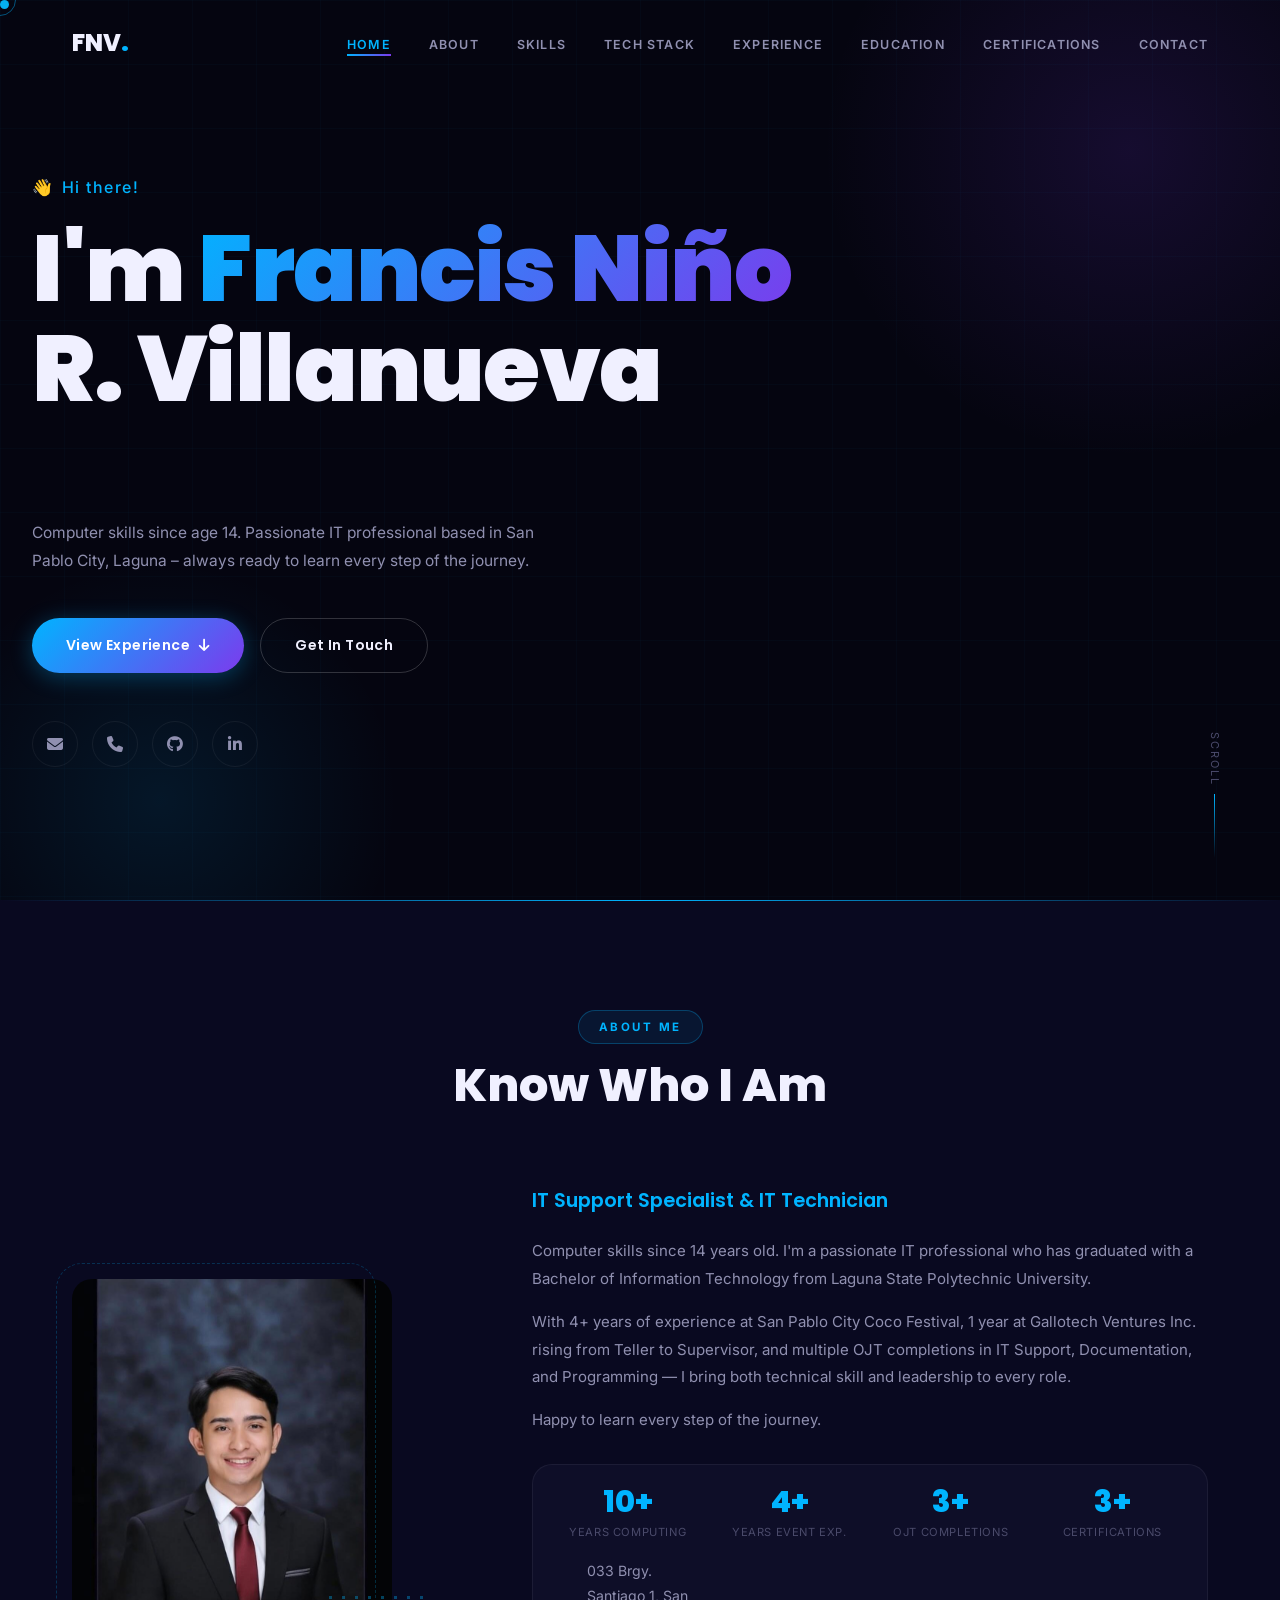
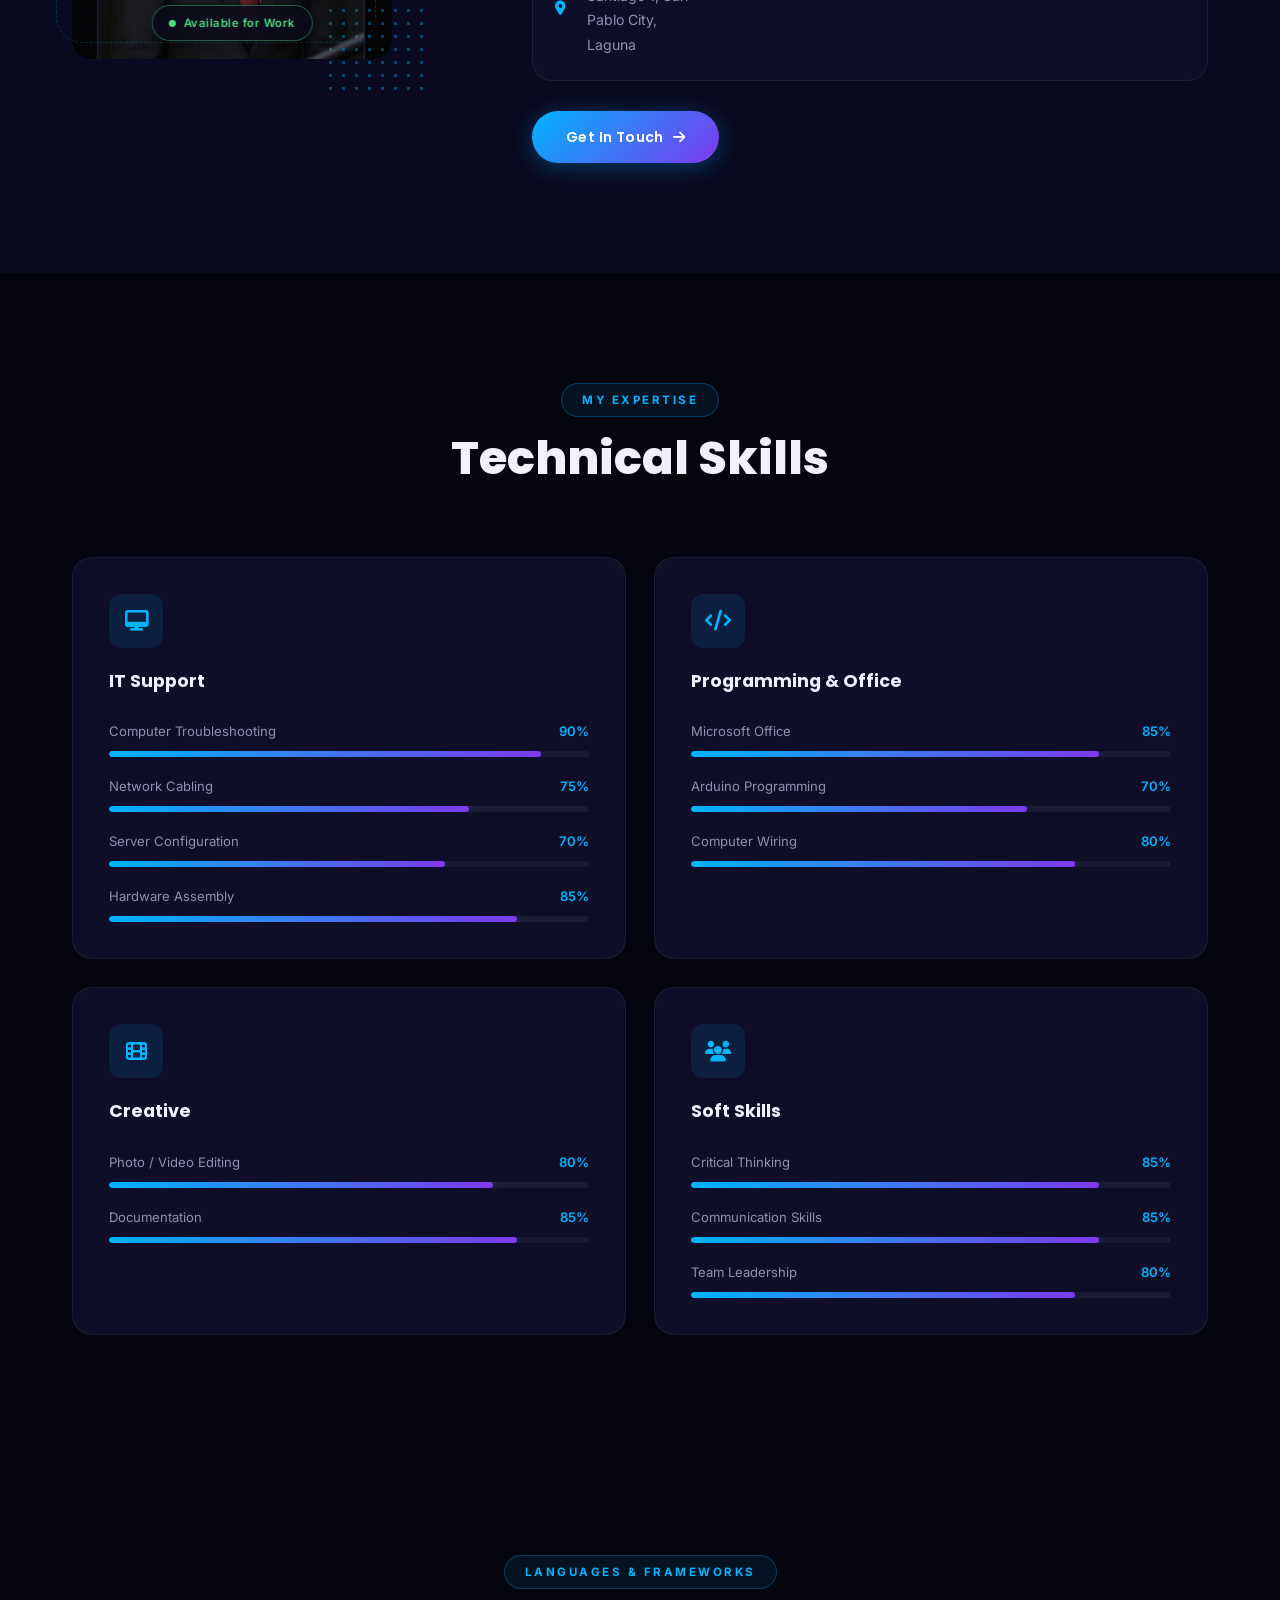
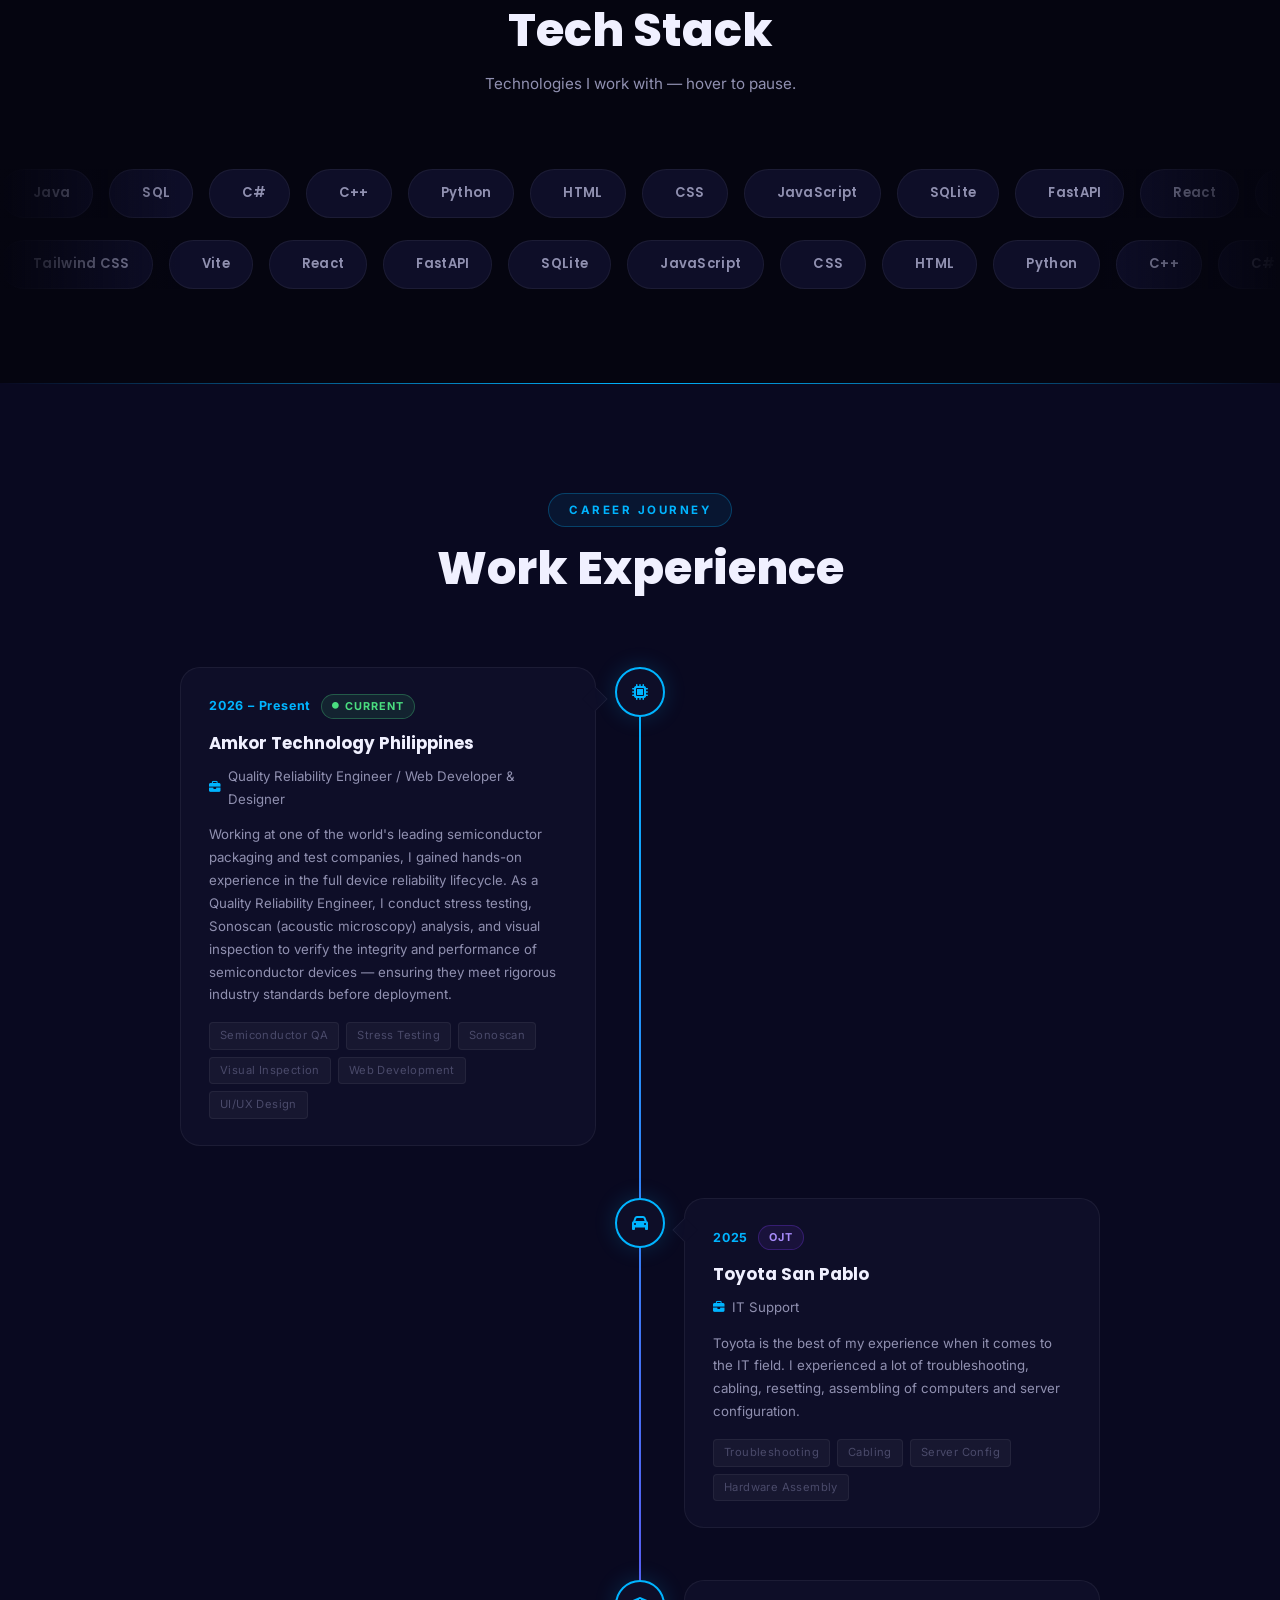
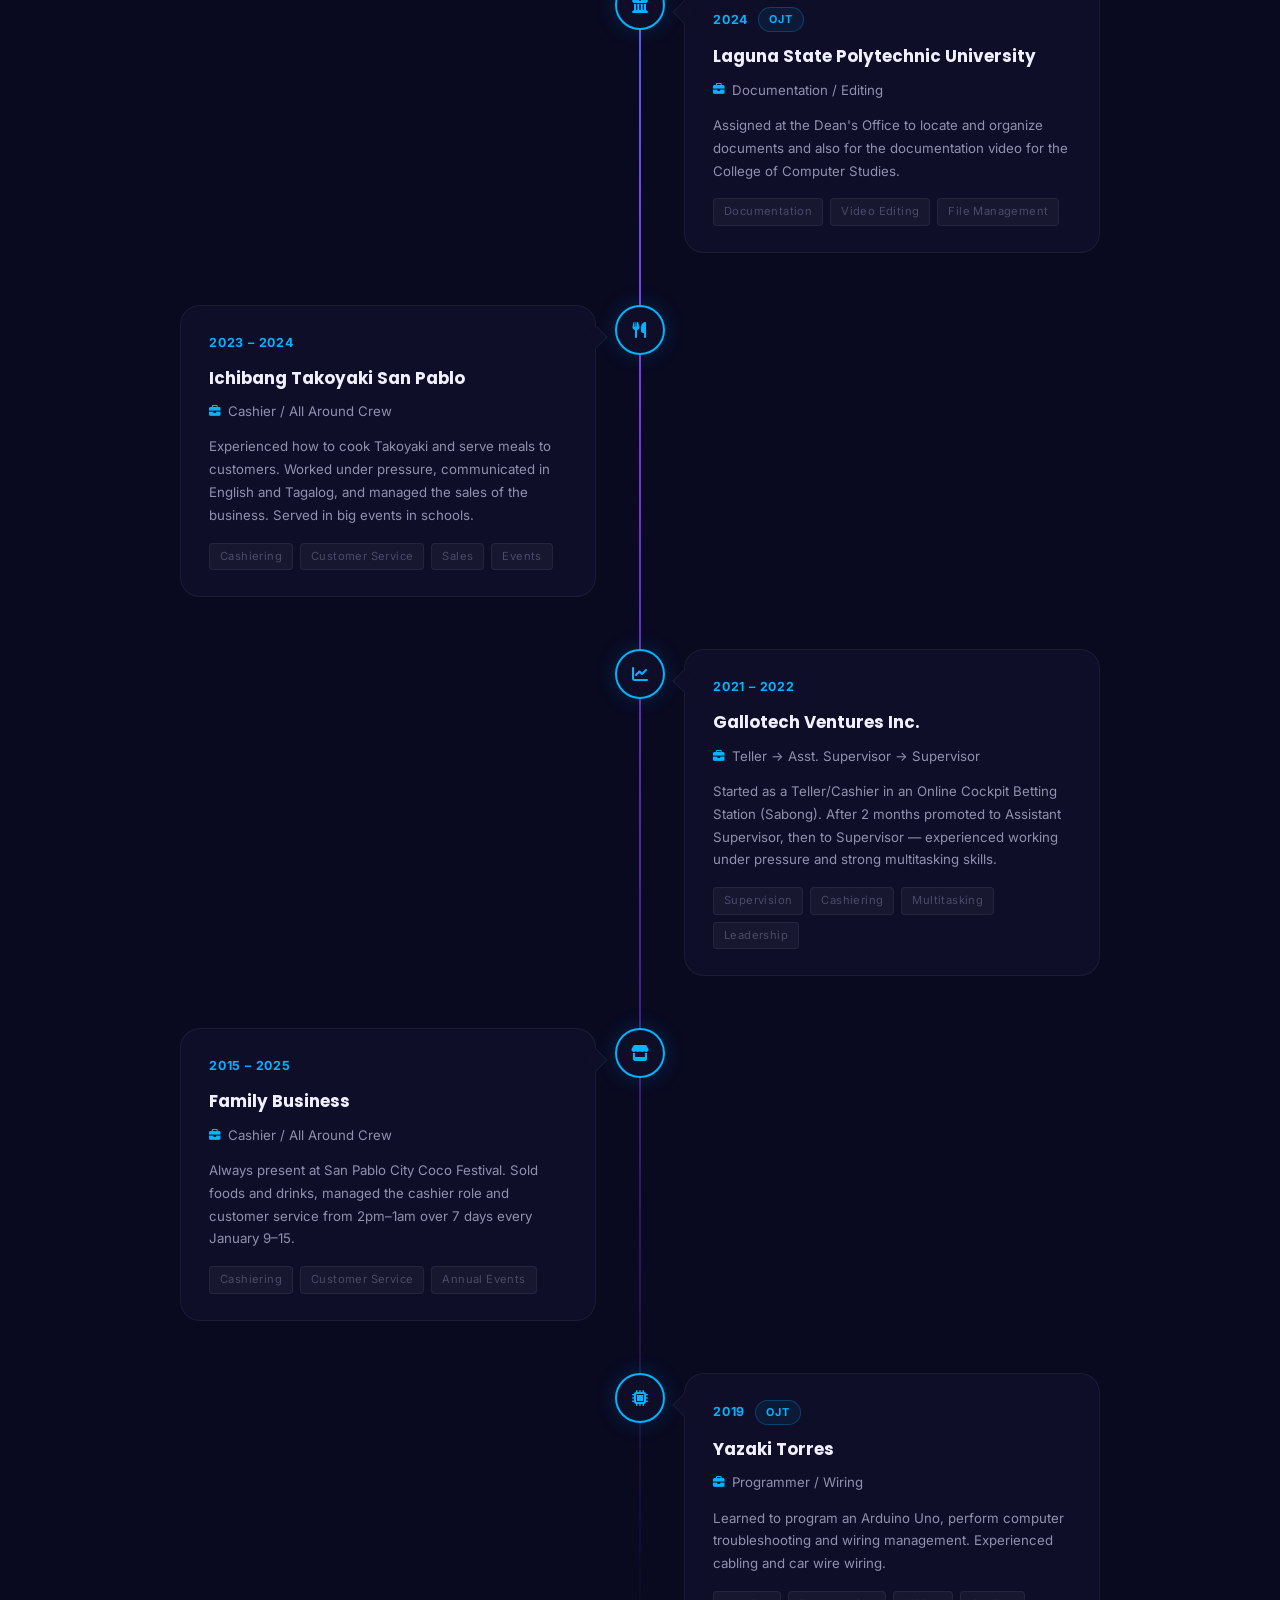
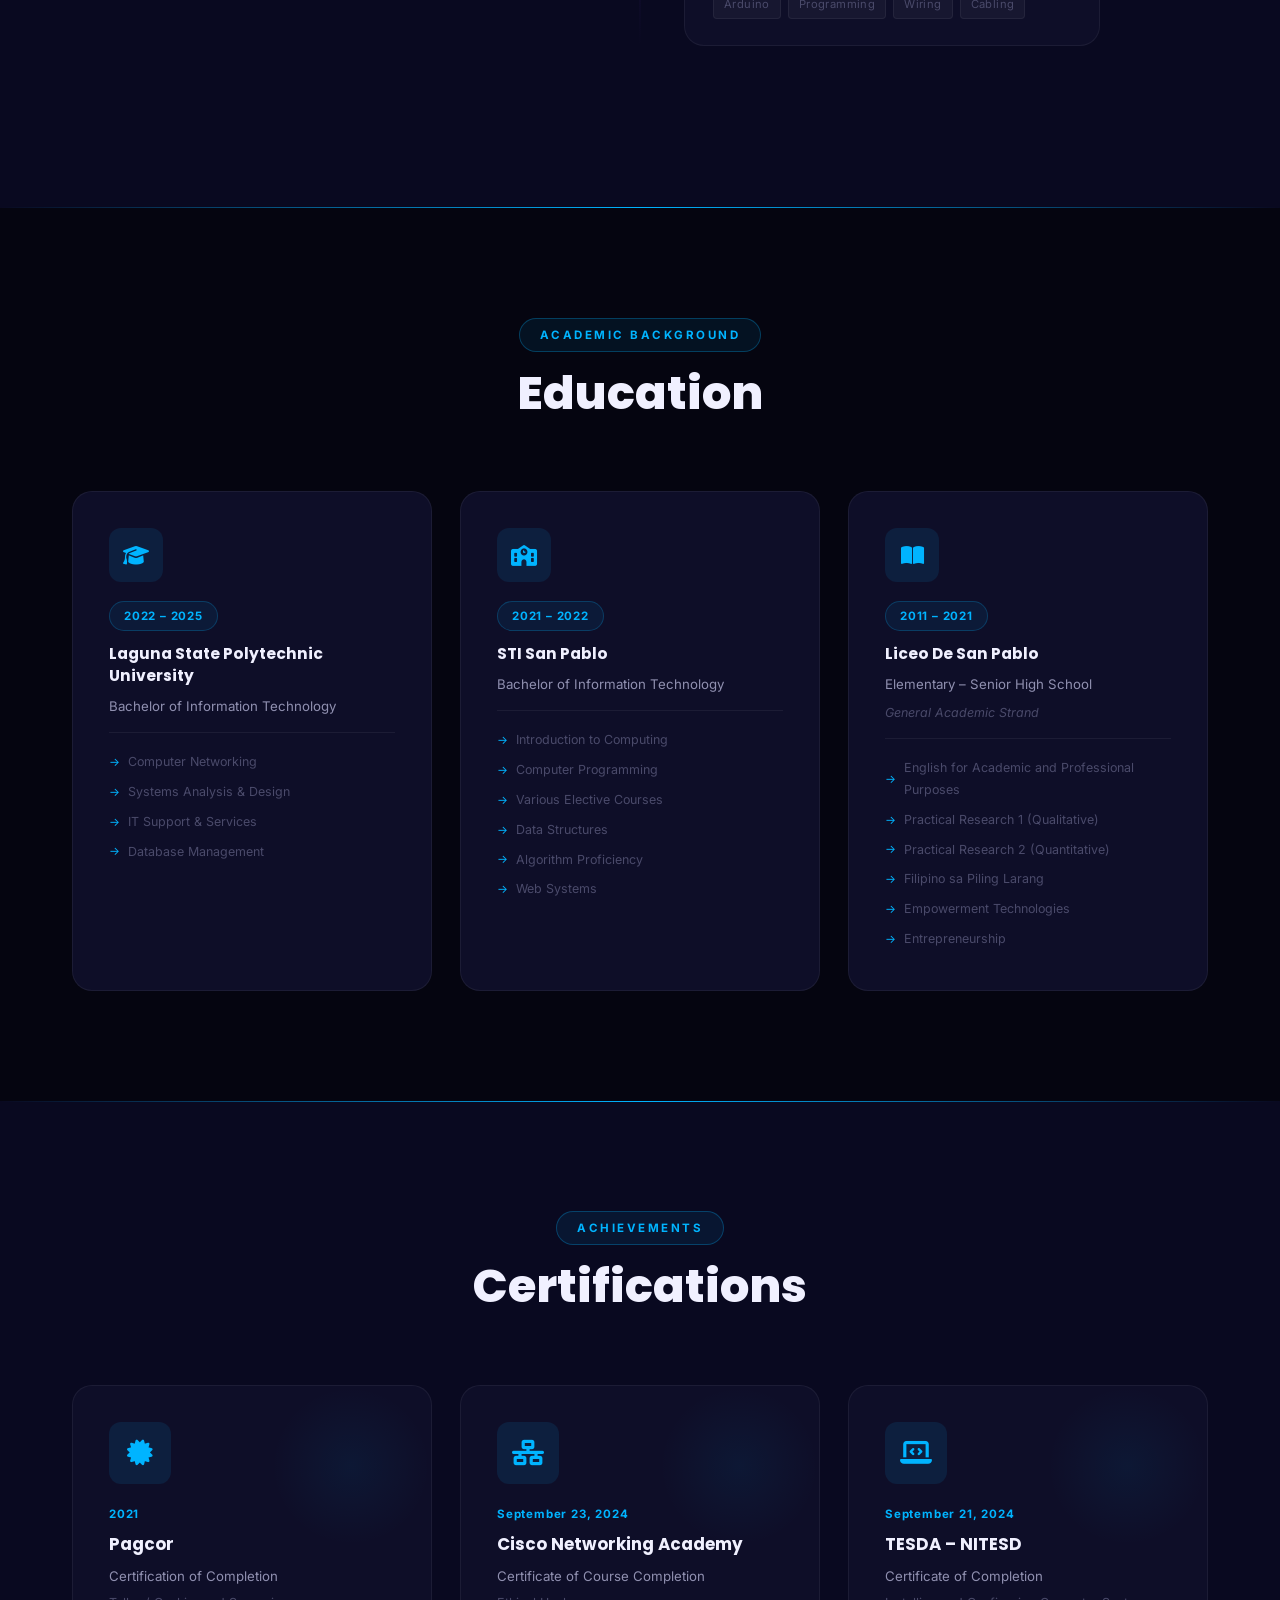
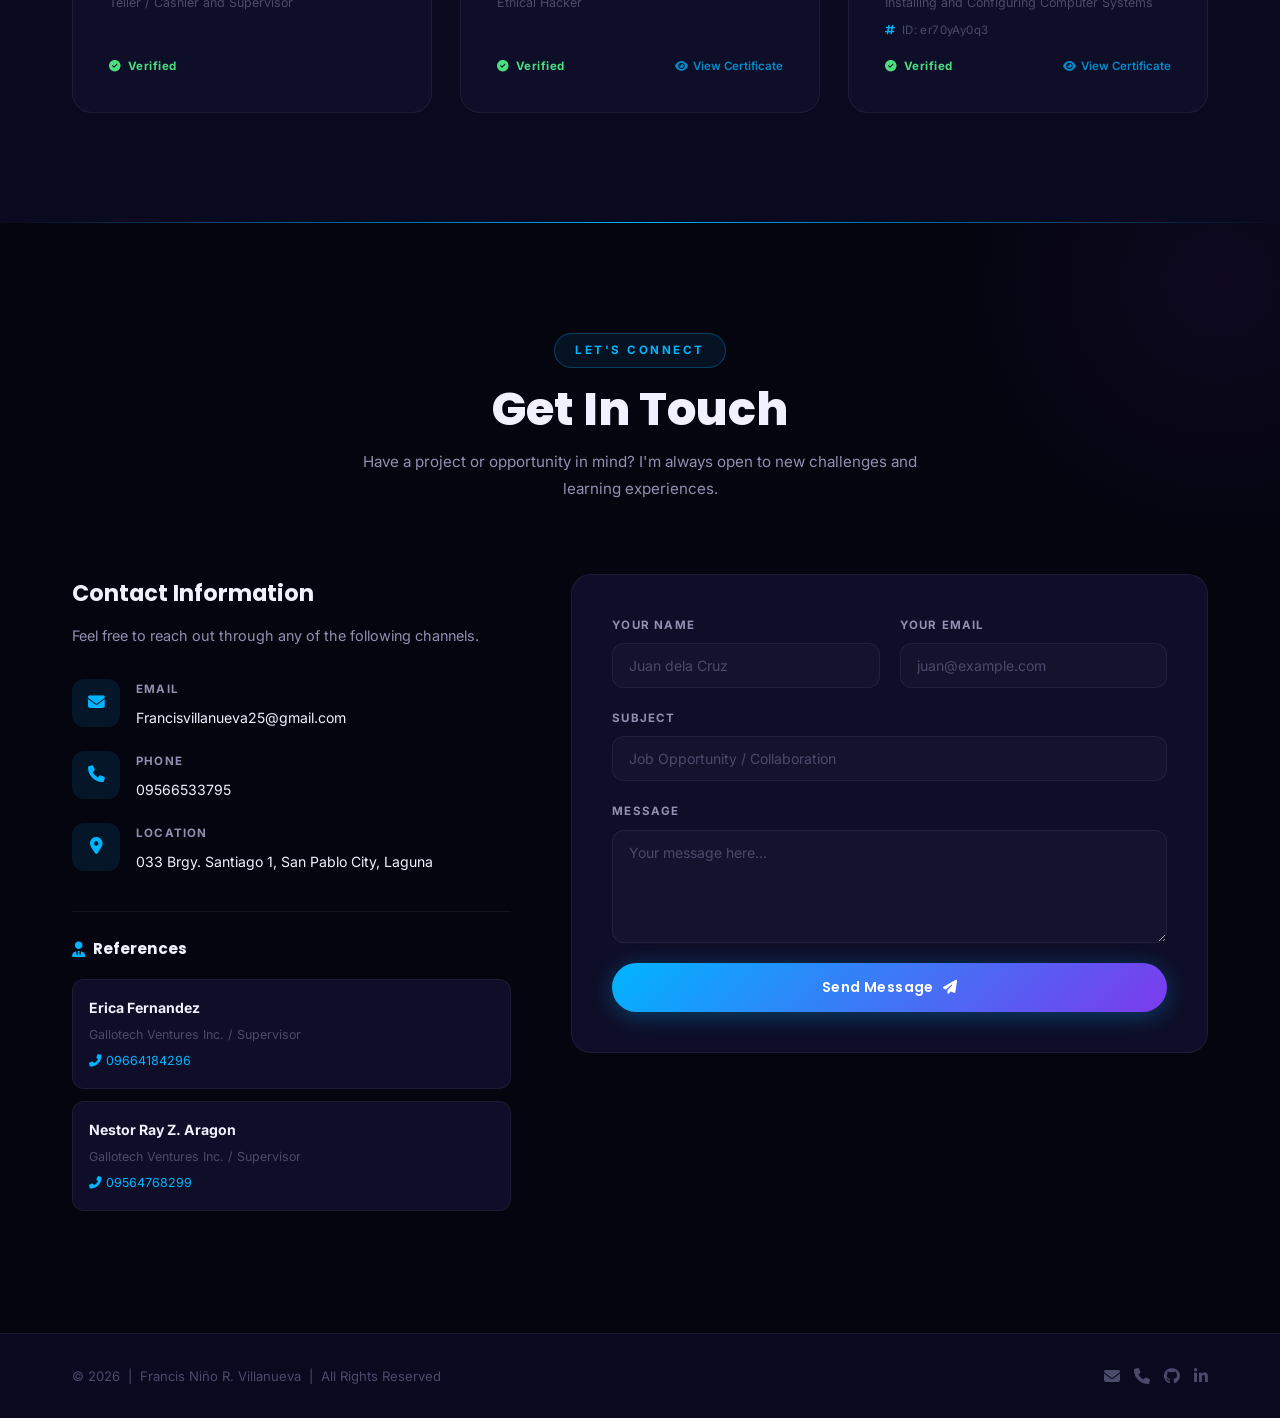
==== commit c58424d7: "Portfolio: complete redesign with resume data, photo, certifications, tech stack, and experience" ====
--- a/Portfolio/index.html
+++ b/Portfolio/index.html
@@ -16,6 +16,9 @@
 
   <!-- AOS -->
   <link rel="stylesheet" href="https://cdnjs.cloudflare.com/ajax/libs/aos/2.3.4/aos.css" />
+
+  <!-- Devicons -->
+  <link rel="stylesheet" href="https://cdn.jsdelivr.net/gh/devicons/devicon@latest/devicon.min.css" />
 
   <!-- Custom CSS -->
   <link rel="stylesheet" href="css/style.css" />
@@ -42,6 +45,7 @@
         <li><a href="#home"          class="nav-link active">Home</a></li>
         <li><a href="#about"         class="nav-link">About</a></li>
         <li><a href="#skills"        class="nav-link">Skills</a></li>
+        <li><a href="#techstack"      class="nav-link">Tech Stack</a></li>
         <li><a href="#experience"    class="nav-link">Experience</a></li>
         <li><a href="#education"     class="nav-link">Education</a></li>
         <li><a href="#certifications" class="nav-link">Certifications</a></li>
@@ -121,9 +125,9 @@
 
         <!-- About Content -->
         <div class="about-content" data-aos="fade-left" data-aos-delay="200">
-          <h3 class="about-role">IT Support Specialist &amp; IT Student</h3>
+          <h3 class="about-role">IT Support Specialist &amp; IT Technician</h3>
           <p class="about-text">
-            Computer skills since 14 years old. I'm a passionate IT professional currently pursuing my Bachelor of Information Technology at Laguna State Polytechnic University.
+            Computer skills since 14 years old. I'm a passionate IT professional who has graduated with a Bachelor of Information Technology from Laguna State Polytechnic University.
           </p>
           <p class="about-text">
             With 4+ years of experience at San Pablo City Coco Festival, 1 year at Gallotech Ventures Inc. rising from Teller to Supervisor, and multiple OJT completions in IT Support, Documentation, and Programming — I bring both technical skill and leadership to every role.
@@ -245,6 +249,85 @@
           </div>
         </div>
 
+      </div>
+    </div>
+  </section>
+
+  <!-- ===== TECH STACK ===== -->
+  <section id="techstack" class="techstack section">
+    <div class="container">
+      <div class="section-header" data-aos="fade-up">
+        <span class="section-tag">Languages &amp; Frameworks</span>
+        <h2 class="section-title">Tech Stack</h2>
+        <p class="section-subtitle">Technologies I work with — hover to pause.</p>
+      </div>
+    </div>
+
+    <!-- Row 1: left → right -->
+    <div class="marquee-wrapper" data-aos="fade-up" data-aos-delay="100">
+      <div class="marquee-track marquee-ltr">
+        <!-- set 1 -->
+        <div class="tech-pill"><i class="devicon-java-plain colored"></i><span>Java</span></div>
+        <div class="tech-pill"><i class="devicon-azuresqldatabase-plain colored"></i><span>SQL</span></div>
+        <div class="tech-pill"><i class="devicon-csharp-plain colored"></i><span>C#</span></div>
+        <div class="tech-pill"><i class="devicon-cplusplus-plain colored"></i><span>C++</span></div>
+        <div class="tech-pill"><i class="devicon-python-plain colored"></i><span>Python</span></div>
+        <div class="tech-pill"><i class="devicon-html5-plain colored"></i><span>HTML</span></div>
+        <div class="tech-pill"><i class="devicon-css3-plain colored"></i><span>CSS</span></div>
+        <div class="tech-pill"><i class="devicon-javascript-plain colored"></i><span>JavaScript</span></div>
+        <div class="tech-pill"><i class="devicon-sqlite-plain colored"></i><span>SQLite</span></div>
+        <div class="tech-pill"><i class="devicon-fastapi-plain colored"></i><span>FastAPI</span></div>
+        <div class="tech-pill"><i class="devicon-react-original colored"></i><span>React</span></div>
+        <div class="tech-pill"><i class="devicon-vitejs-plain colored"></i><span>Vite</span></div>
+        <div class="tech-pill"><i class="devicon-tailwindcss-plain colored"></i><span>Tailwind CSS</span></div>
+        <!-- set 2 (duplicate for seamless loop) -->
+        <div class="tech-pill"><i class="devicon-java-plain colored"></i><span>Java</span></div>
+        <div class="tech-pill"><i class="devicon-azuresqldatabase-plain colored"></i><span>SQL</span></div>
+        <div class="tech-pill"><i class="devicon-csharp-plain colored"></i><span>C#</span></div>
+        <div class="tech-pill"><i class="devicon-cplusplus-plain colored"></i><span>C++</span></div>
+        <div class="tech-pill"><i class="devicon-python-plain colored"></i><span>Python</span></div>
+        <div class="tech-pill"><i class="devicon-html5-plain colored"></i><span>HTML</span></div>
+        <div class="tech-pill"><i class="devicon-css3-plain colored"></i><span>CSS</span></div>
+        <div class="tech-pill"><i class="devicon-javascript-plain colored"></i><span>JavaScript</span></div>
+        <div class="tech-pill"><i class="devicon-sqlite-plain colored"></i><span>SQLite</span></div>
+        <div class="tech-pill"><i class="devicon-fastapi-plain colored"></i><span>FastAPI</span></div>
+        <div class="tech-pill"><i class="devicon-react-original colored"></i><span>React</span></div>
+        <div class="tech-pill"><i class="devicon-vitejs-plain colored"></i><span>Vite</span></div>
+        <div class="tech-pill"><i class="devicon-tailwindcss-plain colored"></i><span>Tailwind CSS</span></div>
+      </div>
+    </div>
+
+    <!-- Row 2: right → left -->
+    <div class="marquee-wrapper" data-aos="fade-up" data-aos-delay="200">
+      <div class="marquee-track marquee-rtl">
+        <!-- set 1 -->
+        <div class="tech-pill tp-alt"><i class="devicon-tailwindcss-plain colored"></i><span>Tailwind CSS</span></div>
+        <div class="tech-pill tp-alt"><i class="devicon-vitejs-plain colored"></i><span>Vite</span></div>
+        <div class="tech-pill tp-alt"><i class="devicon-react-original colored"></i><span>React</span></div>
+        <div class="tech-pill tp-alt"><i class="devicon-fastapi-plain colored"></i><span>FastAPI</span></div>
+        <div class="tech-pill tp-alt"><i class="devicon-sqlite-plain colored"></i><span>SQLite</span></div>
+        <div class="tech-pill tp-alt"><i class="devicon-javascript-plain colored"></i><span>JavaScript</span></div>
+        <div class="tech-pill tp-alt"><i class="devicon-css3-plain colored"></i><span>CSS</span></div>
+        <div class="tech-pill tp-alt"><i class="devicon-html5-plain colored"></i><span>HTML</span></div>
+        <div class="tech-pill tp-alt"><i class="devicon-python-plain colored"></i><span>Python</span></div>
+        <div class="tech-pill tp-alt"><i class="devicon-cplusplus-plain colored"></i><span>C++</span></div>
+        <div class="tech-pill tp-alt"><i class="devicon-csharp-plain colored"></i><span>C#</span></div>
+        <div class="tech-pill tp-alt"><i class="devicon-azuresqldatabase-plain colored"></i><span>SQL</span></div>
+        <div class="tech-pill tp-alt"><i class="devicon-java-plain colored"></i><span>Java</span></div>
+        <!-- set 2 (duplicate) -->
+        <div class="tech-pill tp-alt"><i class="devicon-tailwindcss-plain colored"></i><span>Tailwind CSS</span></div>
+        <div class="tech-pill tp-alt"><i class="devicon-vitejs-plain colored"></i><span>Vite</span></div>
+        <div class="tech-pill tp-alt"><i class="devicon-react-original colored"></i><span>React</span></div>
+        <div class="tech-pill tp-alt"><i class="devicon-fastapi-plain colored"></i><span>FastAPI</span></div>
+        <div class="tech-pill tp-alt"><i class="devicon-sqlite-plain colored"></i><span>SQLite</span></div>
+        <div class="tech-pill tp-alt"><i class="devicon-javascript-plain colored"></i><span>JavaScript</span></div>
+        <div class="tech-pill tp-alt"><i class="devicon-css3-plain colored"></i><span>CSS</span></div>
+        <div class="tech-pill tp-alt"><i class="devicon-html5-plain colored"></i><span>HTML</span></div>
+        <div class="tech-pill tp-alt"><i class="devicon-python-plain colored"></i><span>Python</span></div>
+        <div class="tech-pill tp-alt"><i class="devicon-cplusplus-plain colored"></i><span>C++</span></div>
+        <div class="tech-pill tp-alt"><i class="devicon-csharp-plain colored"></i><span>C#</span></div>
+        <div class="tech-pill tp-alt"><i class="devicon-azuresqldatabase-plain colored"></i><span>SQL</span></div>
+        <div class="tech-pill tp-alt"><i class="devicon-java-plain colored"></i><span>Java</span></div>
       </div>
     </div>
   </section>
@@ -407,6 +490,14 @@
           <span class="edu-year">2021 – 2022</span>
           <h3>STI San Pablo</h3>
           <p class="edu-degree">Bachelor of Information Technology</p>
+          <ul class="edu-subjects">
+            <li>Introduction to Computing</li>
+            <li>Computer Programming</li>
+            <li>Various Elective Courses</li>
+            <li>Data Structures</li>
+            <li>Algorithm Proficiency</li>
+            <li>Web Systems</li>
+          </ul>
         </div>
 
         <div class="edu-card" data-aos="fade-up" data-aos-delay="300">
@@ -415,6 +506,14 @@
           <h3>Liceo De San Pablo</h3>
           <p class="edu-degree">Elementary – Senior High School</p>
           <p class="edu-strand">General Academic Strand</p>
+          <ul class="edu-subjects">
+            <li>English for Academic and Professional Purposes</li>
+            <li>Practical Research 1 (Qualitative)</li>
+            <li>Practical Research 2 (Quantitative)</li>
+            <li>Filipino sa Piling Larang</li>
+            <li>Empowerment Technologies</li>
+            <li>Entrepreneurship</li>
+          </ul>
         </div>
 
       </div>
--- a/Portfolio/css/style.css
+++ b/Portfolio/css/style.css
@@ -534,6 +534,95 @@
   box-shadow: 0 0 12px rgba(0,180,255,0.25);
 }
 
+/* ===== TECH STACK ===== */
+.techstack {
+  background: var(--bg);
+  overflow: hidden;
+  padding-bottom: 72px;
+}
+
+/* Fade-edge masks */
+.marquee-wrapper {
+  position: relative;
+  overflow: hidden;
+  margin-bottom: 22px;
+}
+.marquee-wrapper::before,
+.marquee-wrapper::after {
+  content: '';
+  position: absolute; top: 0; bottom: 0; width: 180px; z-index: 2;
+  pointer-events: none;
+}
+.marquee-wrapper::before {
+  left: 0;
+  background: linear-gradient(to right, var(--bg), transparent);
+}
+.marquee-wrapper::after {
+  right: 0;
+  background: linear-gradient(to left, var(--bg), transparent);
+}
+
+/* Scrolling track */
+.marquee-track {
+  display: flex;
+  gap: 16px;
+  width: max-content;
+  will-change: transform;
+}
+.marquee-ltr { animation: scrollLTR 35s linear infinite; }
+.marquee-rtl { animation: scrollRTL 35s linear infinite; }
+
+.marquee-wrapper:hover .marquee-ltr,
+.marquee-wrapper:hover .marquee-rtl { animation-play-state: paused; }
+
+@keyframes scrollLTR {
+  from { transform: translateX(0); }
+  to   { transform: translateX(-50%); }
+}
+@keyframes scrollRTL {
+  from { transform: translateX(-50%); }
+  to   { transform: translateX(0); }
+}
+
+/* Individual pill */
+.tech-pill {
+  display: flex; align-items: center; gap: 10px;
+  padding: 12px 22px;
+  background: var(--bg-card);
+  border: 1px solid var(--border);
+  border-radius: 50px;
+  white-space: nowrap;
+  cursor: default;
+  transition: border-color 0.3s ease, box-shadow 0.3s ease, transform 0.3s ease;
+  user-select: none;
+}
+.tech-pill i {
+  font-size: 1.5rem;
+  line-height: 1;
+  transition: transform 0.35s cubic-bezier(0.34,1.56,0.64,1);
+}
+.tech-pill span {
+  font-family: var(--font-h);
+  font-size: 0.82rem;
+  font-weight: 600;
+  color: var(--text-sec);
+  transition: color 0.3s ease;
+  letter-spacing: 0.3px;
+}
+.tech-pill:hover {
+  border-color: var(--accent);
+  box-shadow: 0 0 22px rgba(0,180,255,0.18), inset 0 0 20px rgba(0,180,255,0.04);
+  transform: translateY(-4px) scale(1.04);
+}
+.tech-pill:hover i  { transform: rotate(-8deg) scale(1.18); }
+.tech-pill:hover span { color: var(--text); }
+
+/* Row 2 alt accent */
+.tp-alt:hover {
+  border-color: var(--accent2);
+  box-shadow: 0 0 22px rgba(124,58,237,0.22), inset 0 0 20px rgba(124,58,237,0.05);
+}
+
 /* ===== EXPERIENCE TIMELINE ===== */
 .experience { overflow: hidden; }
 
@@ -623,6 +712,22 @@
   background: rgba(124,58,237,0.1);
   color: #a78bfa;
   border-color: rgba(124,58,237,0.3);
+}
+.tl-badge-current {
+  background: rgba(74,222,128,0.1);
+  color: #4ade80;
+  border: 1px solid rgba(74,222,128,0.3);
+  padding: 2px 10px;
+  border-radius: 50px;
+  font-size: 0.68rem; font-weight: 700;
+  letter-spacing: 1px; text-transform: uppercase;
+  display: inline-flex; align-items: center; gap: 5px;
+  animation: pulseCurrent 2s ease-in-out infinite;
+}
+.tl-badge-current i { font-size: 0.42rem; }
+@keyframes pulseCurrent {
+  0%,100% { box-shadow: 0 0 0 0 rgba(74,222,128,0.3); }
+  50%      { box-shadow: 0 0 0 5px rgba(74,222,128,0); }
 }
 .tl-card h3 { font-family: var(--font-h); font-size: 1.05rem; font-weight: 700; margin-bottom: 7px; }
 .tl-role {
@@ -1008,6 +1113,8 @@
   .form-row     { grid-template-columns: 1fr; }
   .hero-scroll-hint { display: none; }
   .profile-placeholder { width: 280px; height: 330px; }
+  .marquee-wrapper::before,
+  .marquee-wrapper::after { width: 60px; }
 }
 
 /* Small Mobile */
